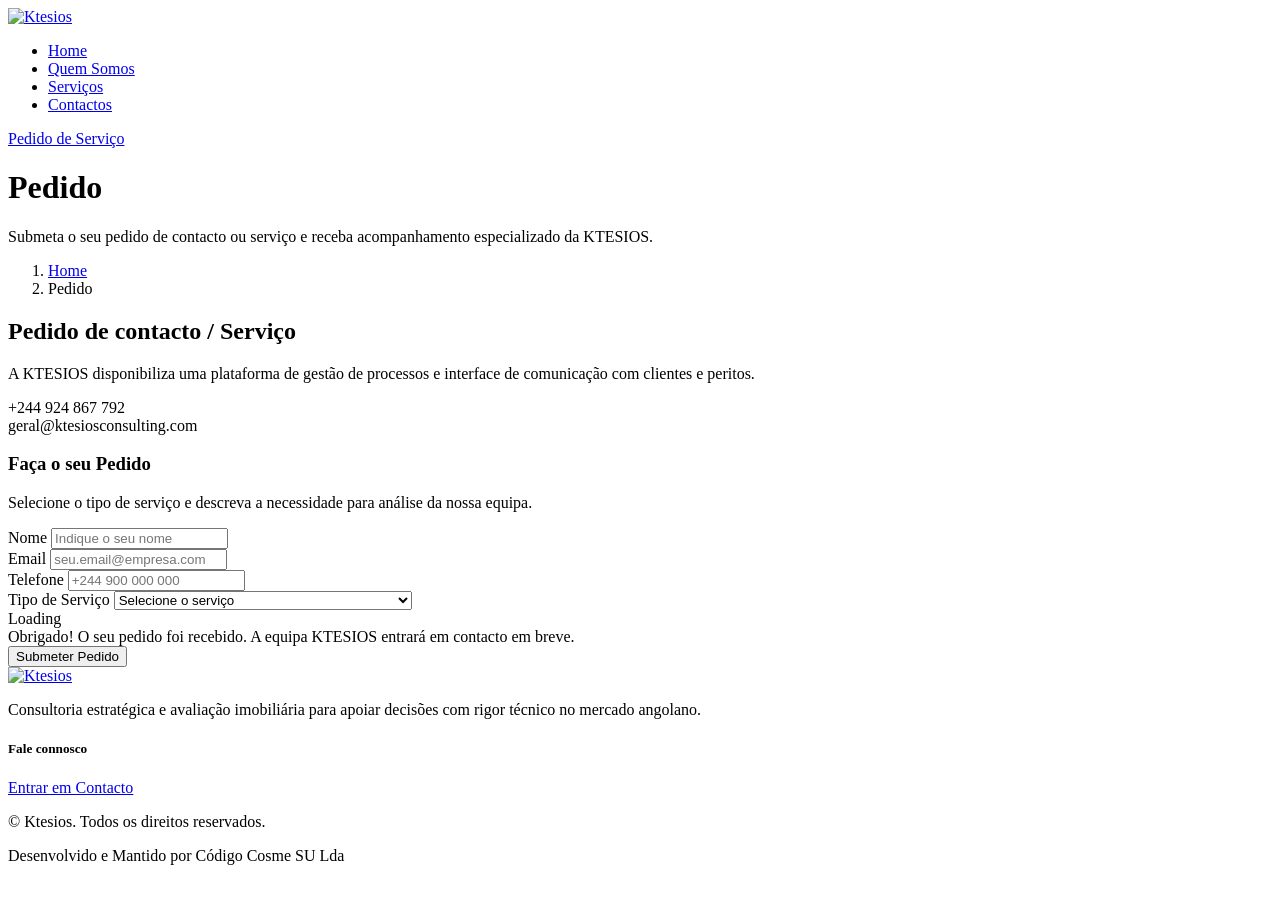
==== quote.html @ 8e845e49 "Add files via upload" ====
<!DOCTYPE html>
<html lang="en">

<head>
  <meta charset="utf-8">
  <meta content="width=device-width, initial-scale=1.0" name="viewport">
  <title>Pedido - Ktesios - Consultoria e Avaliação Imobiliária</title>
  <meta name="description" content="">
  <meta name="keywords" content="">

  <!-- Favicons -->
  <link href="assets/img/favicon.png" rel="icon">
  <link href="assets/img/apple-touch-icon.png" rel="apple-touch-icon">

  <!-- Fonts -->
  <link href="https://fonts.googleapis.com" rel="preconnect">
  <link href="https://fonts.gstatic.com" rel="preconnect" crossorigin>
  <link href="https://fonts.googleapis.com/css2?family=Roboto:ital,wght@0,100;0,300;0,400;0,500;0,700;0,900;1,100;1,300;1,400;1,500;1,700;1,900&family=Poppins:ital,wght@0,100;0,200;0,300;0,400;0,500;0,600;0,700;0,800;0,900;1,100;1,200;1,300;1,400;1,500;1,600;1,700;1,800;1,900&family=Raleway:ital,wght@0,100;0,200;0,300;0,400;0,500;0,600;0,700;0,800;0,900;1,100;1,200;1,300;1,400;1,500;1,600;1,700;1,800;1,900&display=swap" rel="stylesheet">

  <!-- Vendor CSS Files -->
  <link href="assets/vendor/bootstrap/css/bootstrap.min.css" rel="stylesheet">
  <link href="assets/vendor/bootstrap-icons/bootstrap-icons.css" rel="stylesheet">
  <link href="assets/vendor/aos/aos.css" rel="stylesheet">
  <link href="assets/vendor/glightbox/css/glightbox.min.css" rel="stylesheet">
  <link href="assets/vendor/swiper/swiper-bundle.min.css" rel="stylesheet">

  <!-- Main CSS File -->
  <link href="assets/css/main.css" rel="stylesheet">

  <!-- =======================================================
  * Template Name: Ktesios Website
  * Template URL: https://bootstrapmade.com/iconstruction-bootstrap-construction-template/
  * Updated: Jul 27 2025 with Bootstrap v5.3.7
  * Author: BootstrapMade.com
  * License: https://bootstrapmade.com/license/
  ======================================================== -->
</head>

<body class="quote-page">

  <header id="header" class="header d-flex align-items-center fixed-top">
    <div class="container-fluid container-xl position-relative d-flex align-items-center">

      <a href="index.html" class="logo d-flex align-items-center me-auto">
        <img src="assets/img/logo_light.png" alt="Ktesios">
      </a>

      <nav id="navmenu" class="navmenu">
        <ul>
          <li><a href="index.html">Home</a></li>
          <li><a href="about.html">Quem Somos</a></li>
          <li><a href="services.html">Serviços</a></li>
          
          
         
          <li><a href="contact.html">Contactos</a></li>
        </ul>
        <i class="mobile-nav-toggle d-xl-none bi bi-list"></i>
      </nav>

      <a class="btn-getstarted d-none d-sm-block" href="quote.html">Pedido de Serviço</a>

    </div>
  </header>

  <main class="main">

    <!-- Page Title -->
    <div class="page-title dark-background" data-aos="fade" style="background-image: url(assets/img/construction/showcase-2.webp);">
      <div class="container position-relative">
        <h1>Pedido</h1>
        <p>Submeta o seu pedido de contacto ou serviço e receba acompanhamento especializado da KTESIOS.</p>
        <nav class="breadcrumbs">
          <ol>
            <li><a href="index.html">Home</a></li>
            <li class="current">Pedido</li>
          </ol>
        </nav>
      </div>
    </div><!-- End Page Title -->

    <!-- Pedido Section -->
    <section id="quote" class="quote section">

      <div class="container" data-aos="fade-up" data-aos-delay="100">

        <div class="row justify-content-center">
          <div class="col-lg-11">
            <div class="quote-container">
              <div class="row">
                <div class="col-lg-5" data-aos="fade-right" data-aos-delay="200">
                  <div class="quote-content">
                    <h2>Pedido de contacto / Serviço</h2>
                    <p>A KTESIOS disponibiliza uma plataforma de gestão de processos e interface de comunicação com clientes e peritos.</p>

                    

                    <div class="contact-info">
                      <div class="contact-detail">
                        <i class="bi bi-telephone-fill"></i>
                        <span>+244 924 867 792</span>
                      </div>
                      <div class="contact-detail">
                        <i class="bi bi-envelope-fill"></i>
                        <span>geral@ktesiosconsulting.com</span>
                      </div>
                    </div>
                  </div>
                </div>

                <div class="col-lg-7" data-aos="fade-left" data-aos-delay="300">
                  <div class="quote-form">
                    <div class="form-intro">
                      <h3>Faça o seu Pedido</h3>
                      <p>Selecione o tipo de serviço e descreva a necessidade para análise da nossa equipa.</p>
                    </div>

                    <form action="forms/quote.php" method="post" class="php-email-form">
                      <div class="form-grid">
                        <div class="form-field">
                          <label for="fullname">Nome</label>
                          <input type="text" name="name" id="fullname" placeholder="Indique o seu nome" required="">
                        </div>

                        <div class="form-field">
                          <label for="email">Email</label>
                          <input type="email" name="email" id="email" placeholder="seu.email@empresa.com" required="">
                        </div>

                        <div class="form-field">
                          <label for="phone">Telefone</label>
                          <input type="tel" name="phone" id="phone" placeholder="+244 900 000 000" required="">
                        </div>

                        <div class="form-field">
                          <label for="project-type">Tipo de Serviço</label>
                          <select name="type" id="project-type" required="">
                            <option value="">Selecione o serviço</option>
                            <option value="custom-home">AVALIAÇÕES – AVALIAÇÃO IMOBILIÁRIA</option>
                            <option value="commercial">CONSULTORIA</option>
                            <option value="renovation">ANÁLISE</option>
                            <option value="addition">DUE DILIGENCE</option>
                            <option value="industrial">INSDUSTRIAL PROJETOS</option>
                            <option value="consultation">FISCALIZAÇÃO E GESTÃO DE PROJECTOS</option>
                          </select>
                        </div>

                        

                        
                      </div>

                      
                      <div class="loading">Loading</div>
                      <div class="error-message"></div>
                      <div class="sent-message">Obrigado! O seu pedido foi recebido. A equipa KTESIOS entrará em contacto em breve.</div>

                      <button type="submit" class="submit-btn">
                        <span>Submeter Pedido</span>
                        <i class="bi bi-arrow-right"></i>
                      </button>
                    </form>
                  </div>
                </div>
              </div>
            </div>
          </div>
        </div>

      </div>

    </section><!-- /Pedido Section -->

  </main>

  <footer id="footer" class="footer dark-background">

    <div class="container">
      <div class="row gy-5">

        <div class="col-lg-4">
          <div class="footer-brand">
            <a href="index.html" class="logo d-flex align-items-center mb-3">
              <img src="assets/img/logo_light.png" alt="Ktesios">
            </a>
            <p class="tagline">Consultoria estratégica e avaliação imobiliária para apoiar decisões com rigor técnico no mercado angolano.</p>

            <div class="social-links mt-4">
              <a href="#" aria-label="Facebook"><i class="bi bi-facebook"></i></a>
              <a href="#" aria-label="Instagram"><i class="bi bi-instagram"></i></a>
              <a href="#" aria-label="LinkedIn"><i class="bi bi-linkedin"></i></a>
             
            </div>
          </div>
        </div>

        <div class="col-lg-6">
          <div class="footer-links-grid">
            
          </div>
        </div>

        <div class="col-lg-2">
          <div class="footer-cta">
            <h5>Fale connosco</h5>
            <a href="contact.html" class="btn btn-outline">Entrar em Contacto</a>
          </div>
        </div>

      </div>
    </div>

    <div class="footer-bottom">
      <div class="container">
        <div class="row">
          <div class="col-12">
            <div class="footer-bottom-content">
              <p class="mb-0">© Ktesios. Todos os direitos reservados.</p>
              <div class="credits">
                <!-- All the links in the footer should remain intact. -->
                <!-- You can delete the links only if you've purchased the pro version. -->
                <!-- Licensing information: https://bootstrapmade.com/license/ -->
                <!-- Purchase the pro version with working PHP/AJAX contact form: [buy-url] -->
                <p class="mb-0"> Desenvolvido e Mantido por Código Cosme SU Lda</p>
              </div>
            </div>
          </div>
        </div>
      </div>
    </div>

  </footer>

  <!-- Scroll Top -->
  <a href="#" id="scroll-top" class="scroll-top d-flex align-items-center justify-content-center"><i class="bi bi-arrow-up-short"></i></a>

  <!-- Preloader -->
  <div id="preloader"></div>

  <!-- Vendor JS Files -->
  <script src="assets/vendor/bootstrap/js/bootstrap.bundle.min.js"></script>
  <script src="assets/vendor/php-email-form/validate.js"></script>
  <script src="assets/vendor/aos/aos.js"></script>
  <script src="assets/vendor/purecounter/purecounter_vanilla.js"></script>
  <script src="assets/vendor/glightbox/js/glightbox.min.js"></script>
  <script src="assets/vendor/swiper/swiper-bundle.min.js"></script>

  <!-- Main JS File -->
  <script src="assets/js/main.js"></script>

</body>

</html>
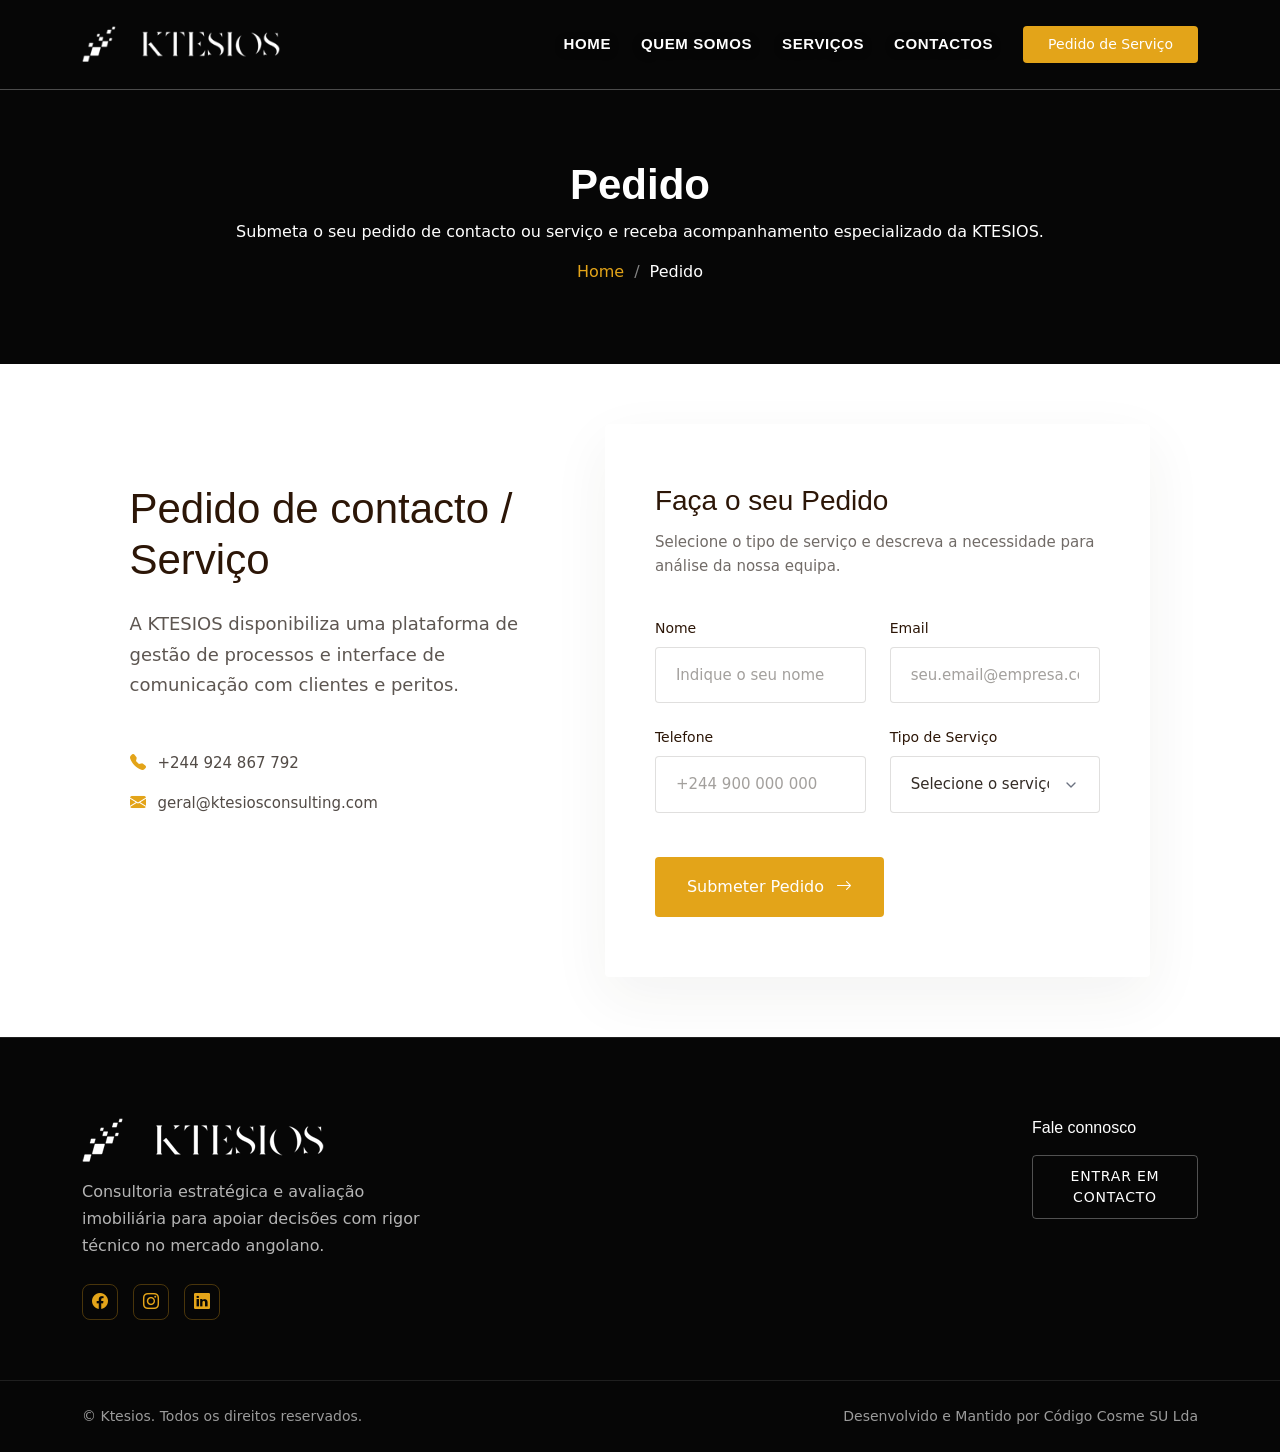
==== commit f158cb91: "Oculta painel de contacto da página Pedido no mobile" ====
--- a/quote.html
+++ b/quote.html
@@ -88,7 +88,7 @@
           <div class="col-lg-11">
             <div class="quote-container">
               <div class="row">
-                <div class="col-lg-5" data-aos="fade-right" data-aos-delay="200">
+                <div class="col-lg-5 quote-contact-panel" data-aos="fade-right" data-aos-delay="200">
                   <div class="quote-content">
                     <h2>Pedido de contacto / Serviço</h2>
                     <p>A KTESIOS disponibiliza uma plataforma de gestão de processos e interface de comunicação com clientes e peritos.</p>
@@ -250,4 +250,4 @@
 
 </body>
 
-</html>+</html>
--- a/assets/css/main.css
+++ b/assets/css/main.css
@@ -0,0 +1,4840 @@
+/**
+* Template Name: iConstruction
+* Template URL: https://bootstrapmade.com/iconstruction-bootstrap-construction-template/
+* Updated: Jul 27 2025 with Bootstrap v5.3.7
+* Author: BootstrapMade.com
+* License: https://bootstrapmade.com/license/
+*/
+
+@charset "UTF-8";
+
+/*--------------------------------------------------------------
+# Font & Color Variables
+# Help: https://bootstrapmade.com/color-system/
+--------------------------------------------------------------*/
+/* Fonts */
+:root {
+   --default-font: "Roboto",  system-ui, -apple-system, "Segoe UI", Roboto, "Helvetica Neue", Arial, "Noto Sans", "Liberation Sans", sans-serif, "Apple Color Emoji", "Segoe UI Emoji", "Segoe UI Symbol", "Noto Color Emoji";
+  --heading-font: "Raleway",  sans-serif;
+  --heading-font: "Athena", sans-serif;
+  --nav-font: "Poppins",  sans-serif;
+}
+
+/* Global Colors - The following color variables are used throughout the website. Updating them here will change the color scheme of the entire website */
+:root { 
+  --background-color: #ffffff; /* Background color for the entire website, including individual sections */
+  --default-color: #342c26; /* Default color used for the majority of the text content across the entire website */
+  --heading-color: #2c1607; /* Color for headings, subheadings and title throughout the website */
+  --accent-color: #e3a419; /* Accent color that represents your brand on the website. It's used for buttons, links, and other elements that need to stand out */
+  --surface-color: #ffffff; /* The surface color is used as a background of boxed elements within sections, such as cards, icon boxes, or other elements that require a visual separation from the global background. */
+  --contrast-color: #ffffff; /* Contrast color for text, ensuring readability against backgrounds of accent, heading, or default colors. */
+}
+
+/* Nav Menu Colors - The following color variables are used specifically for the navigation menu. They are separate from the global colors to allow for more customization options */
+:root {
+  --nav-color: #ffffff;  /* The default color of the main navmenu links */
+  --nav-hover-color: #e3a419; /* Applied to main navmenu links when they are hovered over or active */
+  --nav-mobile-background-color: #ffffff; /* Used as the background color for mobile navigation menu */
+  --nav-dropdown-background-color: #ffffff; /* Used as the background color for dropdown items that appear when hovering over primary navigation items */
+  --nav-dropdown-color: #342c26; /* Used for navigation links of the dropdown items in the navigation menu. */
+  --nav-dropdown-hover-color: #e3a419; /* Similar to --nav-hover-color, this color is applied to dropdown navigation links when they are hovered over. */
+}
+
+/* Color Presets - These classes override global colors when applied to any section or element, providing reuse of the sam color scheme. */
+
+.light-background {
+  --background-color: #f9f7f6;
+  --surface-color: #ffffff;
+}
+
+.dark-background {
+  --background-color: #060606;
+  --default-color: #ffffff;
+  --heading-color: #ffffff;
+  --surface-color: #252525;
+  --contrast-color: #ffffff;
+}
+
+/* Smooth scroll */
+:root {
+  scroll-behavior: smooth;
+}
+
+/*--------------------------------------------------------------
+# General Styling & Shared Classes
+--------------------------------------------------------------*/
+body {
+  color: var(--default-color);
+  background-color: var(--background-color);
+  font-family: var(--default-font);
+}
+
+a {
+  color: var(--accent-color);
+  text-decoration: none;
+  transition: 0.3s;
+}
+
+a:hover {
+  color: color-mix(in srgb, var(--accent-color), transparent 25%);
+  text-decoration: none;
+}
+
+h1,
+h2,
+h3,
+h4,
+h5,
+h6 {
+  color: var(--heading-color);
+  font-family: var(--heading-font);
+}
+
+/* PHP Email Form Messages
+------------------------------*/
+.php-email-form .error-message {
+  display: none;
+  background: #df1529;
+  color: #ffffff;
+  text-align: left;
+  padding: 15px;
+  margin-bottom: 24px;
+  font-weight: 600;
+}
+
+.php-email-form .sent-message {
+  display: none;
+  color: #ffffff;
+  background: #059652;
+  text-align: center;
+  padding: 15px;
+  margin-bottom: 24px;
+  font-weight: 600;
+}
+
+.php-email-form .loading {
+  display: none;
+  background: var(--surface-color);
+  text-align: center;
+  padding: 15px;
+  margin-bottom: 24px;
+}
+
+.php-email-form .loading:before {
+  content: "";
+  display: inline-block;
+  border-radius: 50%;
+  width: 24px;
+  height: 24px;
+  margin: 0 10px -6px 0;
+  border: 3px solid var(--accent-color);
+  border-top-color: var(--surface-color);
+  animation: php-email-form-loading 1s linear infinite;
+}
+
+@keyframes php-email-form-loading {
+  0% {
+    transform: rotate(0deg);
+  }
+
+  100% {
+    transform: rotate(360deg);
+  }
+}
+
+/*--------------------------------------------------------------
+# Global Header
+--------------------------------------------------------------*/
+.header {
+  --background-color: rgba(255, 255, 255, 0);
+  --default-color: #ffffff;
+  --heading-color: #ffffff;
+  color: var(--default-color);
+  background-color: var(--background-color);
+  padding: 15px 0;
+  transition: all 0.5s;
+  z-index: 997;
+   border-bottom: 1px solid color-mix(in srgb, var(--default-color), transparent 72%);
+}
+
+.header .logo {
+  line-height: 1;
+}
+
+.header .logo img {
+  max-height: 36px;
+  margin-right: 8px;
+}
+
+.header .logo h1 {
+  font-size: 30px;
+  margin: 0;
+  font-weight: 700;
+  color: var(--heading-color);
+}
+
+.header .btn-getstarted,
+.header .btn-getstarted:focus {
+  color: var(--contrast-color);
+  background: var(--accent-color);
+  font-size: 14px;
+  padding: 8px 25px;
+  margin: 0 0 0 30px;
+  border-radius: 4px;
+  transition: 0.3s;
+}
+
+.header .btn-getstarted:hover,
+.header .btn-getstarted:focus:hover {
+  color: var(--contrast-color);
+  background: color-mix(in srgb, var(--accent-color), transparent 15%);
+}
+
+@media (max-width: 1200px) {
+  .header .logo {
+    order: 1;
+  }
+
+  .header .btn-getstarted {
+    order: 2;
+    margin: 0 15px 0 0;
+    padding: 6px 15px;
+  }
+
+  .header .navmenu {
+    order: 3;
+  }
+}
+
+.scrolled .header {
+  box-shadow: 0px 0 18px rgba(0, 0, 0, 0.1);
+}
+
+/* Global Header on Scroll
+------------------------------*/
+.scrolled .header {
+  --background-color: rgba(22, 15, 9, 0.915);
+}
+
+/*--------------------------------------------------------------
+# Navigation Menu
+--------------------------------------------------------------*/
+/* Navmenu - Desktop */
+@media (min-width: 1200px) {
+  .navmenu {
+    padding: 0;
+  }
+
+  .navmenu ul {
+    margin: 0;
+    padding: 0;
+    display: flex;
+    list-style: none;
+    align-items: center;
+  }
+
+  .navmenu li {
+    position: relative;
+  }
+
+  .navmenu a,
+  .navmenu a:focus {
+    color: var(--nav-color);
+    padding: 18px 15px;
+    font-size: 15px;
+    font-family: var(--nav-font);
+     font-weight: 700;
+    letter-spacing: 0.04em;
+    text-transform: uppercase;
+    text-shadow: 0 2px 10px rgba(0, 0, 0, 0.45);
+    display: flex;
+    align-items: center;
+    justify-content: space-between;
+    white-space: nowrap;
+      transition: color 0.3s ease, opacity 0.3s ease;
+    position: relative;
+  }
+
+  .navmenu a::after,
+  .navmenu a:focus::after {
+    content: "";
+    position: absolute;
+    left: 15px;
+    right: 15px;
+    bottom: 12px;
+    height: 2px;
+    border-radius: 50px;
+    background: var(--nav-hover-color);
+    transform: scaleX(0);
+    transform-origin: center;
+    transition: transform 0.28s ease;
+  }
+
+  .navmenu a i,
+  .navmenu a:focus i {
+    font-size: 12px;
+    line-height: 0;
+    margin-left: 5px;
+    transition: 0.3s;
+  }
+
+  .navmenu li:last-child a {
+    padding-right: 0;
+  }
+
+  .navmenu li:hover>a,
+  .navmenu .active,
+  .navmenu .active:focus {
+      opacity: 1;
+  }
+
+  .navmenu li:hover>a::after,
+  .navmenu .active::after,
+  .navmenu .active:focus::after {
+    transform: scaleX(1);
+  }
+
+  .navmenu .dropdown ul {
+    margin: 0;
+    padding: 10px 0;
+    background: var(--nav-dropdown-background-color);
+    display: block;
+    position: absolute;
+    visibility: hidden;
+    left: 14px;
+    top: 130%;
+    opacity: 0;
+    transition: 0.3s;
+    border-radius: 4px;
+    z-index: 99;
+    box-shadow: 0px 0px 30px rgba(0, 0, 0, 0.1);
+  }
+
+  .navmenu .dropdown ul li {
+    min-width: 200px;
+  }
+
+  .navmenu .dropdown ul a {
+    padding: 10px 20px;
+    font-size: 15px;
+    text-transform: none;
+    color: var(--nav-dropdown-color);
+  }
+
+  .navmenu .dropdown ul a i {
+    font-size: 12px;
+  }
+
+  .navmenu .dropdown ul a:hover,
+  .navmenu .dropdown ul .active:hover,
+  .navmenu .dropdown ul li:hover>a {
+    color: var(--nav-dropdown-hover-color);
+  }
+
+  .navmenu .dropdown:hover>ul {
+    opacity: 1;
+    top: 100%;
+    visibility: visible;
+  }
+
+  .navmenu .dropdown .dropdown ul {
+    top: 0;
+    left: -90%;
+    visibility: hidden;
+  }
+
+  .navmenu .dropdown .dropdown:hover>ul {
+    opacity: 1;
+    top: 0;
+    left: -100%;
+    visibility: visible;
+  }
+}
+
+/* Navmenu - Mobile */
+@media (max-width: 1199px) {
+  .mobile-nav-toggle {
+    color: var(--nav-color);
+    font-size: 28px;
+    line-height: 0;
+    margin-right: 10px;
+    cursor: pointer;
+    transition: color 0.3s;
+  }
+
+  .navmenu {
+    padding: 0;
+    z-index: 9997;
+  }
+
+  .navmenu ul {
+    display: none;
+    list-style: none;
+    position: absolute;
+    inset: 60px 20px 20px 20px;
+    padding: 10px 0;
+    margin: 0;
+    border-radius: 6px;
+    background-color: var(--nav-mobile-background-color);
+    overflow-y: auto;
+    transition: 0.3s;
+    z-index: 9998;
+    box-shadow: 0px 0px 30px rgba(0, 0, 0, 0.1);
+  }
+
+  .navmenu a,
+  .navmenu a:focus {
+    color: var(--nav-dropdown-color);
+    padding: 10px 20px;
+    font-family: var(--nav-font);
+    font-size: 17px;
+    font-weight: 500;
+    display: flex;
+    align-items: center;
+    justify-content: space-between;
+    white-space: nowrap;
+    transition: 0.3s;
+  }
+
+  .navmenu a i,
+  .navmenu a:focus i {
+    font-size: 12px;
+    line-height: 0;
+    margin-left: 5px;
+    width: 30px;
+    height: 30px;
+    display: flex;
+    align-items: center;
+    justify-content: center;
+    border-radius: 50%;
+    transition: 0.3s;
+    background-color: color-mix(in srgb, var(--accent-color), transparent 90%);
+  }
+
+  .navmenu a i:hover,
+  .navmenu a:focus i:hover {
+    background-color: var(--accent-color);
+    color: var(--contrast-color);
+  }
+
+  .navmenu a:hover,
+  .navmenu .active,
+  .navmenu .active:focus {
+    color: var(--nav-dropdown-hover-color);
+  }
+
+  .navmenu .active i,
+  .navmenu .active:focus i {
+    background-color: var(--accent-color);
+    color: var(--contrast-color);
+    transform: rotate(180deg);
+  }
+
+  .navmenu .dropdown ul {
+    position: static;
+    display: none;
+    z-index: 99;
+    padding: 10px 0;
+    margin: 10px 20px;
+    background-color: var(--nav-dropdown-background-color);
+    border: 1px solid color-mix(in srgb, var(--default-color), transparent 90%);
+    box-shadow: none;
+    transition: all 0.5s ease-in-out;
+  }
+
+  .navmenu .dropdown ul ul {
+    background-color: rgba(33, 37, 41, 0.1);
+  }
+
+  .navmenu .dropdown>.dropdown-active {
+    display: block;
+    background-color: rgba(33, 37, 41, 0.03);
+  }
+
+  .mobile-nav-active {
+    overflow: hidden;
+  }
+
+  .mobile-nav-active .mobile-nav-toggle {
+    color: #fff;
+    position: absolute;
+    font-size: 32px;
+    top: 15px;
+    right: 15px;
+    margin-right: 0;
+    z-index: 9999;
+  }
+
+  .mobile-nav-active .navmenu {
+    position: fixed;
+    overflow: hidden;
+    inset: 0;
+    background: rgba(33, 37, 41, 0.8);
+    transition: 0.3s;
+  }
+
+  .mobile-nav-active .navmenu>ul {
+    display: block;
+  }
+}
+
+/*--------------------------------------------------------------
+# Global Footer
+--------------------------------------------------------------*/
+.footer {
+  color: var(--default-color);
+  background: var(--background-color);
+  font-size: 15px;
+  padding: 80px 0 0;
+  position: relative;
+  border-top: 1px solid color-mix(in srgb, var(--default-color), transparent 90%);
+}
+
+.footer .footer-brand h1,
+.footer .footer-brand .logo {
+  margin: 0;
+  line-height: 1;
+  font-weight: 300;
+}
+
+.footer .footer-brand h1 .sitename,
+.footer .footer-brand .logo .sitename {
+  font-family: var(--heading-font);
+  font-size: 15px;
+  letter-spacing: 0.8px;
+  color: var(--heading-color);
+}
+
+.footer .footer-brand .tagline {
+  color: color-mix(in srgb, var(--default-color), transparent 30%);
+  font-size: 16px;
+  line-height: 1.7;
+  font-weight: 300;
+  margin: 12px 0 0;
+}
+
+.footer .social-links {
+  display: flex;
+  gap: 15px;
+  margin-top: 20px;
+}
+
+.footer .social-links a {
+  display: flex;
+  align-items: center;
+  justify-content: center;
+  width: 36px;
+  height: 36px;
+  border-radius: 8px;
+  background-color: transparent;
+  color: #e3a419;
+  transition: all 0.3s ease;
+  text-decoration: none;
+  border: 1px solid color-mix(in srgb, #e3a419, transparent 70%);
+}
+
+.footer .social-links a:hover {
+  background-color: color-mix(in srgb, #e3a419, transparent 88%);
+  color: #e3a419;
+  transform: translateY(-3px);
+   border-color: #e3a419;
+}
+
+.footer .social-links a i {
+  font-size: 16px;
+}
+
+.footer .footer-links-grid h5 {
+  color: var(--heading-color);
+  font-size: 16px;
+  font-weight: 500;
+  margin-bottom: 20px;
+  font-family: var(--heading-font);
+  letter-spacing: 0.5px;
+}
+
+.footer .footer-links-grid ul {
+  list-style: none;
+  padding: 0;
+  margin: 0;
+}
+
+.footer .footer-links-grid ul li {
+  margin-bottom: 12px;
+}
+
+.footer .footer-links-grid ul li a {
+  color: color-mix(in srgb, var(--default-color), transparent 25%);
+  text-decoration: none;
+  font-size: 15px;
+  font-weight: 300;
+  transition: all 0.3s ease;
+  position: relative;
+  padding-left: 10px;
+}
+
+.footer .footer-links-grid ul li a::before {
+  content: "→";
+  position: absolute;
+  left: 0;
+  opacity: 0;
+  transition: all 0.3s ease;
+  color: var(--accent-color);
+}
+
+.footer .footer-links-grid ul li a:hover {
+  color: var(--accent-color);
+  padding-left: 16px;
+}
+
+.footer .footer-links-grid ul li a:hover::before {
+  opacity: 1;
+}
+
+.footer .footer-cta h5 {
+  color: var(--heading-color);
+  font-size: 16px;
+  font-weight: 500;
+  margin-bottom: 18px;
+  font-family: var(--heading-font);
+}
+
+.footer .footer-cta .btn-outline {
+  background: transparent;
+  color: var(--heading-color);
+  border: 1px solid color-mix(in srgb, var(--default-color), transparent 70%);
+  padding: 10px 24px;
+  font-size: 14px;
+  font-weight: 500;
+  border-radius: 4px;
+  transition: all 0.3s ease;
+  text-transform: uppercase;
+  letter-spacing: 0.8px;
+}
+
+.footer .footer-cta .btn-outline:hover {
+  background: var(--accent-color);
+  color: var(--contrast-color);
+  border-color: var(--accent-color);
+  transform: translateY(-2px);
+}
+
+.footer .footer-bottom {
+  margin-top: 60px;
+  padding: 25px 0;
+  border-top: 1px solid color-mix(in srgb, var(--default-color), transparent 90%);
+}
+
+.footer .footer-bottom .footer-bottom-content {
+  display: flex;
+  justify-content: space-between;
+  align-items: center;
+}
+
+@media (max-width: 768px) {
+  .footer .footer-bottom .footer-bottom-content {
+    flex-direction: column;
+    gap: 15px;
+    text-align: center;
+  }
+}
+
+.footer .footer-bottom .footer-bottom-content p {
+  margin: 0;
+  color: color-mix(in srgb, var(--default-color), transparent 40%);
+  font-size: 14px;
+  font-weight: 300;
+}
+
+.footer .footer-bottom .footer-bottom-content p .sitename {
+  color: var(--heading-color);
+  font-weight: 500;
+}
+
+.footer .footer-bottom .footer-bottom-content .credits {
+  font-size: 13px;
+  color: color-mix(in srgb, var(--default-color), transparent 50%);
+}
+
+.footer .footer-bottom .footer-bottom-content .credits a {
+  color: var(--accent-color);
+  text-decoration: none;
+  font-weight: 400;
+}
+
+.footer .footer-bottom .footer-bottom-content .credits a:hover {
+  text-decoration: underline;
+}
+
+@media (max-width: 991px) {
+  .footer .footer-links-grid {
+    margin-bottom: 30px;
+  }
+
+  .footer .footer-cta {
+    text-align: center;
+  }
+}
+
+@media (max-width: 768px) {
+  .footer {
+    padding: 60px 0 0;
+  }
+
+  .footer .row {
+    text-align: center;
+  }
+    .footer .footer-brand .logo {
+    justify-content: center;
+  }
+
+  .footer .social-links {
+    justify-content: center;
+  }
+
+
+  .footer .footer-brand,
+  .footer .footer-links-grid,
+  .footer .footer-cta {
+    margin-bottom: 40px;
+  }
+
+  .footer .footer-links-grid .col-6 {
+    margin-bottom: 30px;
+  }
+
+  .footer .footer-links-grid h5 {
+    text-align: left;
+  }
+
+  .footer .footer-links-grid ul {
+    text-align: left;
+    display: inline-block;
+  }
+}
+
+/*--------------------------------------------------------------
+# Preloader
+--------------------------------------------------------------*/
+#preloader {
+  position: fixed;
+  inset: 0;
+  z-index: 999999;
+  overflow: hidden;
+  background: radial-gradient(circle at center, color-mix(in srgb, var(--accent-color), #ffffff 88%) 0%, var(--background-color) 65%);
+  transition: all 0.6s ease-out;
+}
+
+#preloader:before,
+#preloader:after {
+  content: "";
+  position: fixed;
+  top: 50%;
+  left: 50%;
+  border-radius: 50%;
+  transform: translate(-50%, -50%);
+}
+
+#preloader:before {
+  width: 80px;
+  height: 80px;
+  border: 6px solid color-mix(in srgb, var(--accent-color), transparent 75%);
+  border-top-color: var(--accent-color);
+  animation: animate-preloader 0.95s linear infinite;
+}
+
+#preloader:after {
+  width: 30px;
+  height: 30px;
+  background: var(--accent-color);
+  box-shadow: 0 0 0 0 color-mix(in srgb, var(--accent-color), transparent 45%);
+  animation: preloader-pulse 1.4s ease-out infinite;
+}
+
+@keyframes animate-preloader {
+  100% {
+    transform: translate(-50%, -50%) rotate(360deg);
+  }
+}
+
+@keyframes preloader-pulse {
+  0% {
+    box-shadow: 0 0 0 0 color-mix(in srgb, var(--accent-color), transparent 35%);
+    opacity: 1;
+  }
+
+  100% {
+    box-shadow: 0 0 0 28px transparent;
+    opacity: 0.2;
+  }
+}
+
+/*--------------------------------------------------------------
+# Scroll Top Button
+--------------------------------------------------------------*/
+.scroll-top {
+  position: fixed;
+  visibility: hidden;
+  opacity: 0;
+  right: 18px;
+  bottom: 18px;
+  z-index: 99999;
+  background-color: var(--accent-color);
+  width: 46px;
+  height: 46px;
+  border-radius: 50%;
+  transition: all 0.4s;
+  box-shadow: 0 10px 24px color-mix(in srgb, var(--accent-color), transparent 55%);
+}
+
+.scroll-top i {
+  font-size: 24px;
+  color: var(--contrast-color);
+  line-height: 0;
+}
+
+.scroll-top:hover {
+  background-color: color-mix(in srgb, var(--accent-color), transparent 20%);
+  color: var(--contrast-color);
+}
+
+.scroll-top.active {
+  visibility: visible;
+  opacity: 1;
+  animation: float-up-down 1.8s ease-in-out infinite;
+}
+
+@keyframes float-up-down {
+  0%,
+  100% {
+    transform: translateY(0);
+  }
+
+  50% {
+    transform: translateY(-6px);
+  }
+}
+
+/*--------------------------------------------------------------
+# Disable aos animation delay on mobile devices
+--------------------------------------------------------------*/
+@media screen and (max-width: 768px) {
+  [data-aos-delay] {
+    transition-delay: 0 !important;
+  }
+}
+
+/*--------------------------------------------------------------
+# Global Page Titles & Breadcrumbs
+--------------------------------------------------------------*/
+.page-title {
+  color: var(--default-color);
+  background-color: var(--background-color);
+  background-size: cover;
+  background-position: center;
+  background-repeat: no-repeat;
+  padding: 160px 0 80px 0;
+  text-align: center;
+  position: relative;
+}
+
+.page-title:before {
+  content: "";
+  background-color: color-mix(in srgb, var(--background-color), transparent 30%);
+  position: absolute;
+  inset: 0;
+}
+
+.page-title h1 {
+  font-size: 42px;
+  font-weight: 700;
+  margin-bottom: 10px;
+}
+
+.page-title .breadcrumbs ol {
+  display: flex;
+  flex-wrap: wrap;
+  list-style: none;
+  justify-content: center;
+  padding: 0;
+  margin: 0;
+  font-size: 16px;
+  font-weight: 400;
+}
+
+.page-title .breadcrumbs ol li+li {
+  padding-left: 10px;
+}
+
+.page-title .breadcrumbs ol li+li::before {
+  content: "/";
+  display: inline-block;
+  padding-right: 10px;
+  color: color-mix(in srgb, var(--default-color), transparent 50%);
+}
+
+/*--------------------------------------------------------------
+# Global Sections
+--------------------------------------------------------------*/
+section,
+.section {
+  color: var(--default-color);
+  background-color: var(--background-color);
+  padding: 60px 0;
+  scroll-margin-top: 90px;
+  overflow: clip;
+}
+
+@media (max-width: 1199px) {
+
+  section,
+  .section {
+    scroll-margin-top: 66px;
+  }
+}
+
+/*--------------------------------------------------------------
+# Global Section Titles
+--------------------------------------------------------------*/
+.section-title {
+  text-align: center;
+  padding-bottom: 60px;
+  position: relative;
+}
+
+.section-title h2 {
+  font-size: 32px;
+  font-weight: 400;
+  margin-bottom: 20px;
+  padding-bottom: 20px;
+  position: relative;
+}
+
+.section-title h2:before {
+  content: "";
+  position: absolute;
+  display: block;
+  width: 160px;
+  height: 1px;
+  background: color-mix(in srgb, var(--default-color), transparent 60%);
+  left: 0;
+  right: 0;
+  bottom: 1px;
+  margin: auto;
+}
+
+.section-title h2::after {
+  content: "";
+  position: absolute;
+  display: block;
+  width: 60px;
+  height: 3px;
+  background: var(--accent-color);
+  left: 0;
+  right: 0;
+  bottom: 0;
+  margin: auto;
+}
+
+.section-title p {
+  margin-bottom: 0;
+}
+
+/*--------------------------------------------------------------
+# Hero Section
+--------------------------------------------------------------*/
+.hero {
+  padding-top: 120px;
+  position: relative;
+  min-height: 100vh;
+  display: flex;
+  align-items: center;
+  overflow: hidden;
+  padding-bottom: 80px;
+}
+
+.hero .hero-image-container {
+  position: absolute;
+  top: 0;
+  left: 0;
+  width: 100%;
+  height: 100%;
+  z-index: 1;
+}
+
+.hero .hero-image-container {
+  background-image: url("../img/construction/marginal.jpg");
+  background-size: cover;
+  background-position: center;
+  background-repeat: no-repeat;
+  background-attachment: fixed;
+}
+
+@media (max-width: 991px) {
+  .hero .hero-image-container {
+    background-attachment: scroll;
+  }
+}
+
+.hero .hero-overlay {
+  position: absolute;
+  top: 0;
+  left: 0;
+  width: 100%;
+  height: 100%;
+  background: color-mix(in srgb, #0000, transparent 20%);
+  z-index: 2;
+}
+
+.hero .container {
+  position: relative;
+  z-index: 1;
+}
+
+
+.hero .hero-content .hero-brand {
+  margin-bottom: 1.75rem;
+}
+
+.hero .hero-content .hero-brand img {
+  width: 340px;
+  max-width: 40vw;
+  height: auto;
+}
+
+@media (max-width: 576px) {
+  .hero .hero-content .hero-brand img {
+    width: 200px;
+  }
+}
+.hero .hero-content h1 {
+  font-size: 3.5rem;
+  font-weight: 600;
+  margin-bottom: 1.5rem;
+  line-height: 1.2;
+}
+
+@media (max-width: 768px) {
+  .hero .hero-content h1 {
+    font-size: 2.5rem;
+  }
+}
+
+@media (max-width: 576px) {
+  .hero .hero-content h1 {
+    font-size: 2rem;
+  }
+}
+
+.hero .hero-content p {
+  font-size: 1.2rem;
+  margin-bottom: 2.5rem;
+  line-height: 1.6;
+  max-width: 700px;
+  margin-left: auto;
+  margin-right: auto;
+}
+
+@media (max-width: 768px) {
+  .hero .hero-content p {
+    font-size: 1.1rem;
+  }
+}
+
+.hero .hero-content .hero-actions {
+  margin-bottom: 4rem;
+}
+
+.hero .hero-content .hero-actions .btn {
+  padding: 15px 30px;
+  font-size: 1rem;
+  font-weight: 500;
+  text-transform: uppercase;
+  letter-spacing: 1px;
+  border-radius: 6px;
+  margin: 0 10px;
+  transition: all 0.3s ease;
+}
+
+@media (max-width: 576px) {
+  .hero .hero-content .hero-actions .btn {
+    display: block;
+    margin: 10px auto;
+    width: fit-content;
+  }
+}
+
+.hero .hero-content .hero-actions .btn-primary {
+  background-color: var(--accent-color);
+  border-color: var(--accent-color);
+  color: var(--contrast-color);
+}
+
+.hero .hero-content .hero-actions .btn-primary:hover {
+  background-color: color-mix(in srgb, var(--accent-color), black 15%);
+  border-color: color-mix(in srgb, var(--accent-color), black 15%);
+  transform: translateY(-2px);
+}
+
+.hero .hero-content .hero-actions .btn-secondary {
+  background-color: transparent;
+  border: 2px solid color-mix(in srgb, var(--default-color), transparent 50%);
+  color: var(--default-color);
+}
+
+.hero .hero-content .hero-actions .btn-secondary:hover {
+  color: var(--accent-color);
+  border-color: var(--accent-color);
+  transform: translateY(-2px);
+}
+
+.hero .hero-content .hero-stats {
+  background-color: color-mix(in srgb, var(--background-color), transparent 90%);
+  backdrop-filter: blur(5px);
+  border-radius: 15px;
+  padding: 2rem;
+  border: 1px solid color-mix(in srgb, var(--default-color), transparent 90%);
+}
+
+.hero .hero-content .hero-stats .stat-item {
+  text-align: center;
+  padding: 1rem;
+}
+
+.hero .hero-content .hero-stats .stat-item .stat-number {
+  display: block;
+  font-size: 2.5rem;
+  font-weight: 600;
+  margin-bottom: 0.5rem;
+}
+
+.hero .hero-content .hero-stats .stat-item .stat-label {
+  font-size: 0.9rem;
+  color: color-mix(in srgb, var(--default-color), transparent 30%);
+  text-transform: uppercase;
+  letter-spacing: 1px;
+  font-weight: 500;
+}
+
+@media (max-width: 768px) {
+  .hero .hero-content .hero-stats .stat-item {
+    margin-bottom: 1.5rem;
+  }
+
+  .hero .hero-content .hero-stats .stat-item:last-child {
+    margin-bottom: 0;
+  }
+}
+
+.hero .hero-content .hero-highlights {
+  display: grid;
+  grid-template-columns: repeat(3, minmax(0, 1fr));
+  gap: 14px;
+}
+
+.hero .hero-content .hero-highlights .highlight-item {
+  background: color-mix(in srgb, var(--background-color), transparent 86%);
+  border: 1px solid color-mix(in srgb, var(--default-color), transparent 82%);
+  border-radius: 14px;
+  padding: 14px;
+  text-align: left;
+  backdrop-filter: blur(3px);
+}
+
+.hero .hero-content .hero-highlights .highlight-item i {
+  color: var(--accent-color);
+  margin-right: 8px;
+}
+
+.hero .hero-content .hero-highlights .highlight-item span {
+  font-size: 0.95rem;
+  line-height: 1.5;
+}
+
+@media (max-width: 991px) {
+  .hero .hero-content .hero-highlights {
+    grid-template-columns: 1fr;
+  }
+}
+
+.service-request-modal .modal-dialog {
+  max-width: 1280px;
+}
+
+.service-request-modal .modal-content {
+  border: 0;
+  border-radius: 0;
+  background: #f5f5f5;
+  box-shadow: none;
+}
+
+.service-request-modal .modal-header {
+  border: 0;
+  padding: 0;
+  min-height: 0;
+}
+
+.service-request-modal .modal-title {
+  position: absolute;
+  width: 1px;
+  height: 1px;
+  overflow: hidden;
+  clip: rect(0 0 0 0);
+  clip-path: inset(50%);
+  white-space: nowrap;
+}
+
+.service-request-modal .btn-close {
+  position: absolute;
+  top: 18px;
+  right: 18px;
+  width: 38px;
+  height: 38px;
+  border-radius: 50%;
+  background-color: #fff;
+  box-shadow: 0 2px 8px rgba(0, 0, 0, 0.12);
+  opacity: 1;
+  z-index: 5;
+}
+
+.service-request-modal .modal-body.quote {
+  padding: 46px 40px;
+  background: #f5f5f5;
+}
+
+.service-request-modal .modal-quote-container {
+  background: transparent;
+}
+
+.service-request-modal .quote-content {
+  padding-top: 22px;
+}
+
+.service-request-modal .quote-content h2 {
+  font-size: 42px;
+  line-height: 1.25;
+  font-weight: 400;
+  color: #2c1200;
+  margin-bottom: 28px;
+}
+
+.service-request-modal .quote-content p {
+  font-size: 19px;
+  line-height: 1.65;
+  color: #4d5968;
+  max-width: 470px;
+  margin-bottom: 46px;
+}
+
+.service-request-modal .quote-content .contact-detail {
+  display: flex;
+  align-items: center;
+  gap: 14px;
+  margin-bottom: 18px;
+  color: #3d4754;
+  font-size: 17px;
+}
+
+.service-request-modal .quote-content .contact-detail i {
+  color: #d89b10;
+  font-size: 20px;
+  width: 18px;
+  text-align: center;
+  flex-shrink: 0;
+}
+
+.service-request-modal .quote-form {
+  background: #f8f8f8;
+  padding: 46px 50px 60px;
+  border-radius: 2px;
+  border: 1px solid #f0f0f0;
+}
+
+.service-request-modal .quote-form .form-intro h3 {
+  font-size: 32px;
+  font-weight: 400;
+  color: #2c1200;
+  margin-bottom: 14px;
+}
+
+.service-request-modal .quote-form .form-intro p {
+  font-size: 16px;
+  line-height: 1.75;
+  color: #5f6875;
+  max-width: 610px;
+  margin-bottom: 38px;
+}
+
+.service-request-modal .php-email-form .form-grid {
+  display: grid;
+  grid-template-columns: 1fr 1fr;
+  gap: 26px 24px;
+}
+
+.service-request-modal .php-email-form .form-field label {
+  display: block;
+  font-size: 16px;
+  font-weight: 600;
+  color: #1e1e1e;
+  margin-bottom: 10px;
+}
+
+.service-request-modal .php-email-form input[type=text],
+.service-request-modal .php-email-form input[type=email],
+.service-request-modal .php-email-form input[type=tel],
+.service-request-modal .php-email-form select {
+  width: 100%;
+  height: 56px;
+  border: 1px solid #d9d9d9;
+  background: #fff;
+  border-radius: 0;
+  padding: 0 20px;
+  font-size: 16px;
+  color: #333;
+  outline: none;
+}
+
+.service-request-modal .php-email-form input::placeholder {
+  color: #a2a2a2;
+}
+
+.service-request-modal .php-email-form .submit-btn {
+  min-width: 215px;
+  height: 60px;
+  border: none;
+  background: #de9f12;
+  color: #fff;
+  font-size: 18px;
+  font-weight: 700;
+  cursor: pointer;
+  padding: 0 32px;
+  margin-top: 42px;
+  border-radius: 0;
+}
+
+.service-request-modal .php-email-form .submit-btn:hover {
+  background: #c98e0f;
+}
+
+.service-request-modal .php-email-form .submit-btn i {
+  margin-left: 12px;
+  font-size: 22px;
+}
+
+@media (max-width: 1024px) {
+  .service-request-modal .quote-content p {
+    max-width: 100%;
+  }
+}
+
+@media (max-width: 992px) {
+  .service-request-modal .modal-dialog {
+    margin: 0;
+    max-width: 100%;
+    min-height: 100vh;
+  }
+
+  .service-request-modal .modal-content {
+    min-height: 100vh;
+  }
+
+  .service-request-modal .modal-body.quote {
+    padding: 28px 20px;
+  }
+
+  .service-request-modal .modal-contact-panel {
+    display: none;
+  }
+
+  .service-request-modal .quote-form {
+    padding: 30px 18px 36px;
+  }
+
+  .service-request-modal .quote-content h2 {
+    font-size: 34px;
+  }
+
+  .service-request-modal .quote-form .form-intro h3 {
+    font-size: 28px;
+  }
+}
+
+@media (max-width: 768px) {
+  .service-request-modal .btn-close {
+    top: 12px;
+    right: 12px;
+  }
+
+  .service-request-modal .php-email-form .form-grid {
+    grid-template-columns: 1fr;
+    gap: 18px;
+  }
+
+  .service-request-modal .quote-form .form-intro h3 {
+    font-size: 26px;
+  }
+
+  .service-request-modal .quote-form .form-intro p {
+    margin-bottom: 24px;
+  }
+
+  .service-request-modal .php-email-form .submit-btn {
+    width: 100%;
+    min-width: 0;
+    margin-top: 28px;
+  }
+}
+
+/*--------------------------------------------------------------
+# About Section
+--------------------------------------------------------------*/
+.about {
+  background-color: color-mix(in srgb, var(--background-color), var(--surface-color) 40%);
+}
+
+.about .content .section-heading {
+  font-size: 2.5rem;
+  font-weight: 300;
+  line-height: 1.2;
+  color: var(--heading-color);
+  letter-spacing: -0.02em;
+}
+
+@media (max-width: 768px) {
+  .about .content .section-heading {
+    font-size: 2rem;
+  }
+}
+
+.about .content .lead-text {
+  font-size: 1.25rem;
+  font-weight: 300;
+  line-height: 1.7;
+  color: var(--default-color);
+}
+
+.about .content .description-text {
+  font-size: 1rem;
+  line-height: 1.8;
+  color: color-mix(in srgb, var(--default-color), transparent 20%);
+}
+
+.about .stats-grid {
+  display: grid;
+  grid-template-columns: repeat(3, 1fr);
+  gap: 2rem;
+  margin-bottom: 3rem;
+}
+
+@media (max-width: 576px) {
+  .about .stats-grid {
+    grid-template-columns: 1fr;
+    gap: 1.5rem;
+    text-align: center;
+  }
+}
+
+.about .stats-grid .stat-item .stat-number {
+  font-size: 2.5rem;
+  font-weight: 200;
+  color: var(--accent-color);
+  line-height: 1;
+  margin-bottom: 0.5rem;
+}
+
+.about .stats-grid .stat-item .stat-label {
+  font-size: 0.9rem;
+  font-weight: 400;
+  color: var(--heading-color);
+  text-transform: uppercase;
+  letter-spacing: 0.05em;
+}
+
+.about .cta-section .cta-link {
+  display: inline-flex;
+  align-items: center;
+  color: var(--accent-color);
+  font-weight: 400;
+  font-size: 1.1rem;
+  text-decoration: none;
+  transition: all 0.3s ease;
+}
+
+.about .cta-section .cta-link:hover {
+  color: var(--heading-color);
+  transform: translateX(5px);
+}
+
+.about .cta-section .cta-link i {
+  transition: transform 0.3s ease;
+}
+
+.about .cta-section .cta-link:hover i {
+  transform: translateX(5px);
+}
+
+.about .image-section {
+  position: relative;
+}
+
+.about .image-section .main-image {
+  border-radius: 8px;
+  overflow: hidden;
+  box-shadow: 0 20px 60px color-mix(in srgb, var(--default-color), transparent 85%);
+}
+
+.about .image-section .main-image img {
+  width: 100%;
+  height: auto;
+  transition: transform 0.3s ease;
+}
+
+.about .image-section .main-image:hover img {
+  transform: scale(1.02);
+}
+
+.about .image-section .floating-badge {
+  position: absolute;
+  bottom: -20px;
+  right: -20px;
+  background-color: var(--surface-color);
+  border-radius: 12px;
+  padding: 1.5rem;
+  box-shadow: 0 15px 40px color-mix(in srgb, var(--default-color), transparent 80%);
+}
+
+@media (max-width: 768px) {
+  .about .image-section .floating-badge {
+    bottom: -15px;
+    right: -15px;
+    padding: 1rem;
+  }
+}
+
+.about .image-section .floating-badge .badge-content {
+  display: flex;
+  align-items: center;
+  gap: 1rem;
+}
+
+.about .image-section .floating-badge .badge-content i {
+  font-size: 2rem;
+  color: var(--accent-color);
+}
+
+.about .image-section .floating-badge .badge-content .badge-text .badge-title {
+  display: block;
+  font-weight: 500;
+  color: var(--heading-color);
+  font-size: 1rem;
+  line-height: 1.2;
+}
+
+.about .image-section .floating-badge .badge-content .badge-text .badge-subtitle {
+  display: block;
+  font-size: 0.85rem;
+  color: color-mix(in srgb, var(--default-color), transparent 30%);
+  font-weight: 300;
+}
+
+@media (max-width: 992px) {
+  .about .content {
+    margin-bottom: 3rem;
+  }
+
+  .about .image-section .floating-badge {
+    position: relative;
+    bottom: auto;
+    right: auto;
+    margin-top: 2rem;
+    display: inline-block;
+  }
+}
+
+/*--------------------------------------------------------------
+# Values Section
+--------------------------------------------------------------*/
+.values {
+  background: color-mix(in srgb, var(--background-color), var(--surface-color) 35%);
+}
+
+.values .value-card {
+  background: #ffffff;
+  border: 1px solid color-mix(in srgb, var(--default-color), transparent 88%);
+  border-radius: 18px;
+  padding: 28px 22px;
+  height: 100%;
+  box-shadow: 0 16px 40px rgba(0, 0, 0, 0.07);
+  transition: transform 0.3s ease, box-shadow 0.3s ease;
+}
+
+.values .value-card:hover {
+  transform: translateY(-6px);
+  box-shadow: 0 24px 44px rgba(0, 0, 0, 0.12);
+}
+
+.values .value-icon {
+  width: 52px;
+  height: 52px;
+  border-radius: 50%;
+  display: inline-flex;
+  align-items: center;
+  justify-content: center;
+  font-size: 1.5rem;
+  color: var(--accent-color);
+  background: color-mix(in srgb, var(--accent-color), #fff 85%);
+  margin-bottom: 14px;
+}
+
+.values .value-card h3 {
+  font-size: 1.35rem;
+  margin-bottom: 12px;
+  font-weight: 700;
+  color: var(--heading-color);
+}
+
+.values .value-card p {
+  margin-bottom: 0;
+  line-height: 1.75;
+  color: color-mix(in srgb, var(--default-color), black 12%);
+}
+
+/*--------------------------------------------------------------
+# Services Section
+--------------------------------------------------------------*/
+.services {
+  padding-top: 60px;
+  padding-bottom: 2px;
+}
+
+.services .services-grid {
+  display: grid;
+  grid-template-columns: repeat(auto-fit, minmax(320px, 1fr));
+  gap: 40px;
+  margin-bottom: 80px;
+}
+
+@media (min-width: 992px) {
+  .services .services-grid {
+    grid-template-columns: repeat(3, 1fr);
+    gap: 50px;
+  }
+}
+
+.services .service-item {
+  background: var(--surface-color);
+  padding: 40px 30px;
+  border-radius: 8px;
+  position: relative;
+  overflow: hidden;
+  transition: all 0.4s cubic-bezier(0.25, 0.46, 0.45, 0.94);
+  border: 1px solid color-mix(in srgb, var(--default-color), transparent 92%);
+}
+
+.services .service-item::before {
+  content: "";
+  position: absolute;
+  top: 0;
+  left: 0;
+  width: 100%;
+  height: 3px;
+  background: linear-gradient(90deg, color-mix(in srgb, var(--accent-color), transparent 60%), var(--accent-color));
+  transform: scaleX(0);
+  transform-origin: left;
+  transition: transform 0.4s ease;
+}
+
+.services .service-item:hover {
+  transform: translateY(-5px);
+  box-shadow: 0 20px 60px color-mix(in srgb, var(--default-color), transparent 88%);
+  border-color: color-mix(in srgb, var(--accent-color), transparent 80%);
+}
+
+.services .service-item:hover::before {
+  transform: scaleX(1);
+}
+
+.services .service-item:hover .service-number {
+  color: var(--accent-color);
+  transform: scale(1.1);
+}
+
+.services .service-item:hover .service-icon {
+  transform: scale(1.05);
+  background: var(--accent-color);
+}
+
+.services .service-item:hover .service-icon i {
+  color: var(--contrast-color);
+}
+
+.services .service-item:hover .service-cta {
+  transform: translateX(8px);
+  color: var(--accent-color);
+}
+
+.services .service-item.featured {
+  background: linear-gradient(135deg, var(--surface-color), color-mix(in srgb, var(--surface-color), var(--accent-color) 3%));
+  border-color: var(--accent-color);
+  transform: scale(1.02);
+}
+
+.services .service-item.featured .featured-badge {
+  position: absolute;
+  top: 20px;
+  right: 20px;
+  background: var(--accent-color);
+  color: var(--contrast-color);
+  padding: 6px 14px;
+  border-radius: 20px;
+  font-size: 11px;
+  font-weight: 600;
+  text-transform: uppercase;
+  letter-spacing: 1px;
+}
+
+.services .service-item.featured::before {
+  transform: scaleX(1);
+}
+
+.services .service-item.featured .service-number {
+  color: var(--accent-color);
+}
+
+.services .service-item .service-number {
+  font-size: 14px;
+  font-weight: 300;
+  color: color-mix(in srgb, var(--default-color), transparent 40%);
+  margin-bottom: 20px;
+  transition: all 0.3s ease;
+  letter-spacing: 2px;
+}
+
+.services .service-item .service-icon {
+  width: 60px;
+  height: 60px;
+  background: color-mix(in srgb, var(--accent-color), transparent 90%);
+  border-radius: 50%;
+  display: flex;
+  align-items: center;
+  justify-content: center;
+  margin-bottom: 25px;
+  transition: all 0.3s ease;
+}
+
+.services .service-item .service-icon i {
+  font-size: 24px;
+  color: var(--accent-color);
+  transition: color 0.3s ease;
+}
+
+.services .service-item h3 {
+  font-size: 24px;
+  font-weight: 300;
+  color: var(--heading-color);
+  margin-bottom: 15px;
+  line-height: 1.3;
+}
+
+.services .service-item p {
+  color: color-mix(in srgb, var(--default-color), transparent 25%);
+  line-height: 1.7;
+  margin-bottom: 25px;
+  font-size: 15px;
+}
+
+.services .service-item .service-cta {
+  display: inline-flex;
+  align-items: center;
+  color: color-mix(in srgb, var(--default-color), transparent 20%);
+  text-decoration: none;
+  font-weight: 500;
+  font-size: 14px;
+  transition: all 0.3s ease;
+  letter-spacing: 0.5px;
+}
+
+.services .service-item .service-cta span {
+  margin-right: 8px;
+}
+
+.services .service-item .service-cta i {
+  font-size: 12px;
+  transition: transform 0.3s ease;
+}
+
+.services .service-item .service-cta:hover i {
+  transform: translateX(3px);
+}
+
+.services .services-footer {
+  background: var(--surface-color);
+  padding: 50px;
+  border-radius: 12px;
+  display: flex;
+  align-items: center;
+  justify-content: space-between;
+  border: 1px solid color-mix(in srgb, var(--default-color), transparent 92%);
+}
+
+@media (max-width: 768px) {
+  .services .services-footer {
+    flex-direction: column;
+    text-align: center;
+    gap: 30px;
+    padding: 40px 30px;
+  }
+}
+
+.services .services-footer .footer-content {
+  flex: 1;
+}
+
+.services .services-footer .footer-content h4 {
+  font-size: 28px;
+  font-weight: 300;
+  color: var(--heading-color);
+  margin-bottom: 8px;
+}
+
+.services .services-footer .footer-content p {
+  color: color-mix(in srgb, var(--default-color), transparent 30%);
+  margin: 0;
+  font-size: 16px;
+  line-height: 1.6;
+}
+
+.services .services-footer .primary-cta {
+  background: linear-gradient(135deg, var(--accent-color), color-mix(in srgb, var(--accent-color), var(--heading-color) 10%));
+  color: var(--contrast-color);
+  padding: 18px 35px;
+  border-radius: 6px;
+  text-decoration: none;
+  font-weight: 500;
+  display: inline-flex;
+  align-items: center;
+  transition: all 0.3s ease;
+  box-shadow: 0 8px 25px color-mix(in srgb, var(--accent-color), transparent 70%);
+}
+
+.services .services-footer .primary-cta:hover {
+  transform: translateY(-2px);
+  box-shadow: 0 15px 40px color-mix(in srgb, var(--accent-color), transparent 60%);
+  color: var(--contrast-color);
+}
+
+.services .services-footer .primary-cta i {
+  margin-left: 10px;
+  font-size: 14px;
+  transition: transform 0.3s ease;
+}
+
+.services .services-footer .primary-cta:hover i {
+  transform: translateX(3px);
+}
+
+@media (max-width: 768px) {
+  .services .services-grid {
+    grid-template-columns: 1fr;
+    gap: 30px;
+    margin-bottom: 60px;
+  }
+
+  .services .service-item {
+    padding: 30px 25px;
+  }
+
+  .services .service-item h3 {
+    font-size: 22px;
+  }
+
+  .services .service-item p {
+    font-size: 14px;
+  }
+
+  .services .services-footer .footer-content h4 {
+    font-size: 24px;
+  }
+}
+
+@media (max-width: 576px) {
+  .services .services-grid {
+    gap: 25px;
+  }
+
+  .services .service-item {
+    padding: 25px 20px;
+  }
+
+  .services .service-item .service-icon {
+    width: 50px;
+    height: 50px;
+  }
+
+  .services .service-item .service-icon i {
+    font-size: 20px;
+  }
+
+  .services .services-footer {
+    padding: 30px 20px;
+  }
+
+  .services .services-footer .primary-cta {
+    padding: 15px 25px;
+    font-size: 14px;
+  }
+}
+
+/*--------------------------------------------------------------
+# Services Alt Section
+--------------------------------------------------------------*/
+.services-alt {
+  overflow: hidden;
+}
+
+.services-alt .section-subtitle {
+  font-size: 18px;
+  line-height: 1.7;
+  color: color-mix(in srgb, var(--default-color), transparent 30%);
+  font-weight: 300;
+  margin: 0;
+}
+
+.services-alt .service-item {
+  height: 100%;
+  transition: all 0.4s ease;
+}
+
+.services-alt .service-item .service-visual {
+  position: relative;
+  overflow: hidden;
+  border-radius: 8px;
+  margin-bottom: 32px;
+}
+
+.services-alt .service-item .service-visual img {
+  width: 100%;
+  height: 280px;
+  object-fit: cover;
+  transition: transform 0.4s ease;
+}
+
+.services-alt .service-item .service-content h3 {
+  font-size: 24px;
+  font-weight: 300;
+  margin-bottom: 16px;
+  line-height: 1.4;
+}
+
+.services-alt .service-item .service-content p {
+  font-size: 16px;
+  line-height: 1.7;
+  margin-bottom: 24px;
+  color: color-mix(in srgb, var(--default-color), transparent 25%);
+}
+
+.services-alt .service-item .service-content .service-link {
+  display: inline-flex;
+  align-items: center;
+  gap: 8px;
+  color: var(--heading-color);
+  text-decoration: none;
+  font-weight: 400;
+  font-size: 15px;
+  transition: all 0.3s ease;
+}
+
+.services-alt .service-item .service-content .service-link span {
+  border-bottom: 1px solid transparent;
+  transition: border-color 0.3s ease;
+}
+
+.services-alt .service-item .service-content .service-link i {
+  font-size: 14px;
+  transition: transform 0.3s ease;
+}
+
+.services-alt .service-item .service-content .service-link:hover {
+  color: var(--accent-color);
+}
+
+.services-alt .service-item .service-content .service-link:hover span {
+  border-bottom-color: var(--accent-color);
+}
+
+.services-alt .service-item .service-content .service-link:hover i {
+  transform: translateX(4px);
+}
+
+.services-alt .service-item:hover .service-visual img {
+  transform: scale(1.05);
+}
+
+.services-alt .cta-section {
+  background: linear-gradient(135deg, var(--surface-color) 0%, color-mix(in srgb, var(--surface-color), var(--accent-color) 5%) 100%);
+  padding: 64px 48px;
+  border-radius: 8px;
+  border: 1px solid color-mix(in srgb, var(--default-color), transparent 90%);
+}
+
+.services-alt .cta-section h4 {
+  font-size: 32px;
+  font-weight: 300;
+  margin-bottom: 16px;
+  line-height: 1.3;
+}
+
+.services-alt .cta-section p {
+  font-size: 18px;
+  line-height: 1.7;
+  color: color-mix(in srgb, var(--default-color), transparent 30%);
+  margin-bottom: 32px;
+  max-width: 600px;
+  margin-left: auto;
+  margin-right: auto;
+}
+
+.services-alt .cta-section .btn-primary {
+  display: inline-flex;
+  align-items: center;
+  gap: 12px;
+  background-color: var(--accent-color);
+  color: var(--contrast-color);
+  padding: 16px 32px;
+  border-radius: 6px;
+  text-decoration: none;
+  font-weight: 400;
+  font-size: 16px;
+  transition: all 0.3s ease;
+  border: none;
+}
+
+.services-alt .cta-section .btn-primary i {
+  font-size: 16px;
+  transition: transform 0.3s ease;
+}
+
+.services-alt .cta-section .btn-primary:hover {
+  background-color: color-mix(in srgb, var(--accent-color), black 10%);
+  transform: translateY(-2px);
+  color: var(--contrast-color);
+}
+
+.services-alt .cta-section .btn-primary:hover i {
+  transform: translateX(4px);
+}
+
+@media (max-width: 768px) {
+  .services-alt .cta-section {
+    padding: 48px 32px;
+  }
+
+  .services-alt .cta-section h4 {
+    font-size: 28px;
+  }
+
+  .services-alt .cta-section p {
+    font-size: 16px;
+  }
+}
+
+@media (max-width: 768px) {
+  .services-alt .service-item .service-visual {
+    margin-bottom: 24px;
+  }
+
+  .services-alt .service-item .service-visual img {
+    height: 240px;
+  }
+
+  .services-alt .service-item .service-content h3 {
+    font-size: 22px;
+  }
+
+  .services-alt .service-item .service-content p {
+    font-size: 15px;
+    margin-bottom: 20px;
+  }
+}
+
+/*--------------------------------------------------------------
+# Projects Section
+--------------------------------------------------------------*/
+.projects .project-card {
+  background: var(--surface-color);
+  border-radius: 12px;
+  overflow: hidden;
+  box-shadow: 0 5px 20px color-mix(in srgb, var(--default-color), transparent 90%);
+  transition: all 0.3s ease;
+  height: 100%;
+}
+
+.projects .project-card:hover {
+  transform: translateY(-8px);
+  box-shadow: 0 15px 40px color-mix(in srgb, var(--default-color), transparent 85%);
+}
+
+.projects .project-card:hover .project-overlay {
+  opacity: 1;
+}
+
+.projects .project-image {
+  position: relative;
+  overflow: hidden;
+  height: 250px;
+}
+
+.projects .project-image img {
+  width: 100%;
+  height: 100%;
+  object-fit: cover;
+  transition: transform 0.3s ease;
+}
+
+.projects .project-image:hover img {
+  transform: scale(1.05);
+}
+
+.projects .project-overlay {
+  position: absolute;
+  top: 0;
+  left: 0;
+  right: 0;
+  bottom: 0;
+  background: linear-gradient(to bottom, transparent 0%, color-mix(in srgb, var(--default-color), transparent 10%) 100%);
+  opacity: 0;
+  transition: opacity 0.3s ease;
+  display: flex;
+  flex-direction: column;
+  justify-content: space-between;
+  padding: 20px;
+}
+
+.projects .project-status {
+  align-self: flex-start;
+  padding: 6px 12px;
+  border-radius: 20px;
+  font-size: 12px;
+  font-weight: 600;
+  text-transform: uppercase;
+  letter-spacing: 0.5px;
+}
+
+.projects .project-status.completed {
+  background: color-mix(in srgb, #28a745, transparent 20%);
+  color: #ffffff;
+}
+
+.projects .project-status.in-progress {
+  background: color-mix(in srgb, var(--accent-color), transparent 20%);
+  color: #ffffff;
+}
+
+.projects .project-status.planning {
+  background: color-mix(in srgb, #ffc107, transparent 20%);
+  color: #ffffff;
+}
+
+.projects .project-actions {
+  align-self: center;
+}
+
+.projects .btn-project {
+  background: var(--accent-color);
+  color: var(--contrast-color);
+  padding: 10px 24px;
+  border-radius: 25px;
+  text-decoration: none;
+  font-weight: 600;
+  font-size: 14px;
+  transition: all 0.3s ease;
+  display: inline-block;
+}
+
+.projects .btn-project:hover {
+  background: color-mix(in srgb, var(--accent-color), transparent 20%);
+  color: var(--contrast-color);
+  transform: translateY(-2px);
+}
+
+.projects .project-info {
+  padding: 25px;
+}
+
+.projects .project-category {
+  color: var(--accent-color);
+  font-size: 12px;
+  font-weight: 600;
+  text-transform: uppercase;
+  letter-spacing: 1px;
+  margin-bottom: 8px;
+}
+
+.projects .project-title {
+  font-size: 20px;
+  font-weight: 700;
+  margin-bottom: 12px;
+  color: var(--heading-color);
+  line-height: 1.3;
+}
+
+.projects .project-description {
+  color: color-mix(in srgb, var(--default-color), transparent 30%);
+  font-size: 14px;
+  line-height: 1.6;
+  margin-bottom: 20px;
+}
+
+.projects .project-meta {
+  display: flex;
+  gap: 20px;
+}
+
+.projects .project-meta span {
+  display: flex;
+  align-items: center;
+  gap: 6px;
+  font-size: 12px;
+  color: color-mix(in srgb, var(--default-color), transparent 40%);
+}
+
+.projects .project-meta span i {
+  font-size: 14px;
+  color: var(--accent-color);
+}
+
+@media (max-width: 768px) {
+  .projects .project-meta {
+    flex-direction: column;
+    gap: 8px;
+  }
+
+  .projects .project-title {
+    font-size: 18px;
+  }
+
+  .projects .project-image {
+    height: 200px;
+  }
+}
+
+/*--------------------------------------------------------------
+# Testimonials Section
+--------------------------------------------------------------*/
+.testimonials .testimonial-masonry {
+  display: grid;
+  grid-template-columns: repeat(3, 1fr);
+  gap: 2rem;
+  position: relative;
+}
+
+.testimonials .testimonial-masonry::before {
+  content: "";
+  position: absolute;
+  width: 100%;
+  height: 100%;
+  background: radial-gradient(circle at center, color-mix(in srgb, var(--accent-color), transparent 95%), transparent);
+  opacity: 0.5;
+  z-index: -1;
+}
+
+.testimonials .testimonial-item:nth-child(3n-1) {
+  margin-top: 3rem;
+}
+
+.testimonials .testimonial-item:nth-child(3n) {
+  margin-top: 1.5rem;
+}
+
+.testimonials .testimonial-item.highlight .testimonial-content {
+  background-color: color-mix(in srgb, var(--accent-color), transparent 92%);
+  border: 1px solid color-mix(in srgb, var(--accent-color), transparent 70%);
+}
+
+.testimonials .testimonial-item.highlight .testimonial-content .quote-pattern {
+  background-color: color-mix(in srgb, var(--accent-color), transparent 85%);
+}
+
+.testimonials .testimonial-item.highlight .testimonial-content .quote-pattern i {
+  color: var(--accent-color);
+}
+
+.testimonials .testimonial-content {
+  background-color: var(--surface-color);
+  border-radius: 20px;
+  padding: 2rem;
+  position: relative;
+  transition: all 0.3s ease;
+  border: 1px solid color-mix(in srgb, var(--default-color), transparent 92%);
+}
+
+.testimonials .testimonial-content:hover {
+  transform: translateY(-5px);
+}
+
+.testimonials .testimonial-content p {
+  font-size: 1rem;
+  line-height: 1.7;
+  margin: 1.5rem 0;
+  position: relative;
+}
+
+.testimonials .quote-pattern {
+  position: absolute;
+  top: -1.25rem;
+  left: 2rem;
+  width: 2.5rem;
+  height: 2.5rem;
+  background-color: var(--surface-color);
+  border-radius: 50%;
+  display: flex;
+  align-items: center;
+  justify-content: center;
+  border: 1px solid color-mix(in srgb, var(--default-color), transparent 92%);
+}
+
+.testimonials .quote-pattern i {
+  font-size: 1.25rem;
+  color: var(--accent-color);
+}
+
+.testimonials .client-info {
+  display: flex;
+  align-items: center;
+  gap: 1rem;
+  margin-top: 1.5rem;
+  padding-top: 1.5rem;
+  border-top: 1px solid color-mix(in srgb, var(--default-color), transparent 92%);
+}
+
+.testimonials .client-image {
+  width: 50px;
+  height: 50px;
+  border-radius: 50%;
+  overflow: hidden;
+  flex-shrink: 0;
+}
+
+.testimonials .client-image img {
+  width: 100%;
+  height: 100%;
+  object-fit: cover;
+}
+
+.testimonials .client-details h3 {
+  font-size: 1.125rem;
+  margin-bottom: 0.25rem;
+}
+
+.testimonials .client-details .position {
+  font-size: 0.875rem;
+  color: color-mix(in srgb, var(--heading-color), transparent 40%);
+}
+
+@media (max-width: 1199.98px) {
+  .testimonials .testimonial-masonry {
+    grid-template-columns: repeat(2, 1fr);
+    gap: 1.5rem;
+  }
+
+  .testimonials .testimonial-item:nth-child(3n-1),
+  .testimonials .testimonial-item:nth-child(3n) {
+    margin-top: 0;
+  }
+
+  .testimonials .testimonial-item:nth-child(even) {
+    margin-top: 2rem;
+  }
+}
+
+@media (max-width: 767.98px) {
+  .testimonials .testimonial-masonry {
+    grid-template-columns: 1fr;
+    gap: 2rem;
+  }
+
+  .testimonials .testimonial-item:nth-child(even) {
+    margin-top: 0;
+  }
+
+  .testimonials .testimonial-content {
+    padding: 1.5rem;
+  }
+
+  .testimonials .testimonial-content p {
+    font-size: 0.9375rem;
+    margin: 1.25rem 0;
+  }
+
+  .testimonials .quote-pattern {
+    width: 2.25rem;
+    height: 2.25rem;
+    top: -1.125rem;
+  }
+
+  .testimonials .quote-pattern i {
+    font-size: 1.125rem;
+  }
+
+  .testimonials .client-info {
+    margin-top: 1.25rem;
+    padding-top: 1.25rem;
+  }
+
+  .testimonials .client-image {
+    width: 45px;
+    height: 45px;
+  }
+
+  .testimonials .client-details h3 {
+    font-size: 1rem;
+  }
+
+  .testimonials .client-details .position {
+    font-size: 0.8125rem;
+  }
+}
+
+/*--------------------------------------------------------------
+# Certifications Section
+--------------------------------------------------------------*/
+.certifications .content h2 {
+  font-size: 2.5rem;
+  font-weight: 300;
+  margin-bottom: 1.5rem;
+  letter-spacing: -0.02em;
+  line-height: 1.2;
+}
+
+.certifications .content p {
+  font-size: 1.125rem;
+  line-height: 1.7;
+  color: color-mix(in srgb, var(--default-color), transparent 20%);
+  margin-bottom: 0;
+}
+
+.certifications .certification-item {
+  text-align: center;
+  padding: 2.5rem 1.5rem;
+  height: 100%;
+  transition: all 0.4s ease-in-out;
+  position: relative;
+}
+
+.certifications .certification-item:hover {
+  transform: translateY(-5px);
+}
+
+.certifications .certification-item:hover .certification-badge img {
+  transform: scale(1.05);
+}
+
+.certifications .certification-item .certification-badge {
+  margin-bottom: 2rem;
+  width: 120px;
+  height: 120px;
+  margin-left: auto;
+  margin-right: auto;
+  display: flex;
+  align-items: center;
+  justify-content: center;
+  background: var(--surface-color);
+  border-radius: 8px;
+  box-shadow: 0 4px 20px rgba(0, 0, 0, 0.04);
+  padding: 1rem;
+}
+
+.certifications .certification-item .certification-badge img {
+  max-width: 100%;
+  max-height: 100%;
+  object-fit: contain;
+  transition: transform 0.4s ease-in-out;
+}
+
+.certifications .certification-item h4 {
+  font-size: 1.25rem;
+  font-weight: 400;
+  margin-bottom: 1rem;
+  color: var(--heading-color);
+  line-height: 1.3;
+}
+
+.certifications .certification-item p {
+  font-size: 0.95rem;
+  line-height: 1.6;
+  color: color-mix(in srgb, var(--default-color), transparent 30%);
+  margin-bottom: 0;
+}
+
+.certifications .certification-stats {
+  margin-top: 2rem;
+  padding: 3rem 2rem;
+  background: var(--surface-color);
+  border-radius: 8px;
+  box-shadow: 0 6px 30px rgba(0, 0, 0, 0.03);
+}
+
+.certifications .certification-stats .stat-item h3 {
+  font-size: 2.5rem;
+  font-weight: 300;
+  color: var(--accent-color);
+  margin-bottom: 0.5rem;
+  line-height: 1;
+}
+
+.certifications .certification-stats .stat-item p {
+  font-size: 0.9rem;
+  color: color-mix(in srgb, var(--default-color), transparent 40%);
+  margin-bottom: 0;
+  text-transform: uppercase;
+  letter-spacing: 0.5px;
+  font-weight: 500;
+}
+
+@media (max-width: 768px) {
+  .certifications {
+    padding: 80px 0;
+  }
+
+  .certifications .content h2 {
+    font-size: 2rem;
+  }
+
+  .certifications .content p {
+    font-size: 1rem;
+  }
+
+  .certifications .certification-item {
+    padding: 2rem 1rem;
+  }
+
+  .certifications .certification-item .certification-badge {
+    width: 100px;
+    height: 100px;
+    margin-bottom: 1.5rem;
+  }
+
+  .certifications .certification-item h4 {
+    font-size: 1.125rem;
+  }
+
+  .certifications .certification-stats {
+    padding: 2rem 1rem;
+  }
+
+  .certifications .certification-stats .stat-item h3 {
+    font-size: 2rem;
+  }
+}
+
+/*--------------------------------------------------------------
+# Team Section
+--------------------------------------------------------------*/
+.team .team-member {
+  background-color: var(--surface-color);
+  border-radius: 8px;
+  overflow: hidden;
+  transition: all 0.3s ease-in-out;
+}
+
+.team .team-member:hover {
+  transform: translateY(-8px);
+  box-shadow: 0 15px 35px color-mix(in srgb, var(--default-color), transparent 85%);
+}
+
+.team .team-member .member-img {
+  position: relative;
+  overflow: hidden;
+}
+
+.team .team-member .member-img img {
+  width: 100%;
+  height: 300px;
+  object-fit: cover;
+  transition: transform 0.3s ease-in-out;
+}
+
+.team .team-member .member-img::after {
+  content: "";
+  position: absolute;
+  top: 0;
+  left: 0;
+  right: 0;
+  bottom: 0;
+  background: linear-gradient(180deg, transparent 0%, color-mix(in srgb, var(--heading-color), transparent 20%) 100%);
+  opacity: 0;
+  transition: opacity 0.3s ease-in-out;
+}
+
+.team .team-member .member-info {
+  padding: 32px 28px;
+  text-align: center;
+}
+
+.team .team-member .member-info h4 {
+  font-size: 22px;
+  font-weight: 300;
+  margin: 0 0 8px 0;
+  color: var(--heading-color);
+  line-height: 1.3;
+}
+
+.team .team-member .member-info span {
+  display: block;
+  font-size: 14px;
+  color: var(--accent-color);
+  font-weight: 500;
+  text-transform: uppercase;
+  letter-spacing: 1px;
+  margin-bottom: 20px;
+}
+
+.team .team-member .member-info p {
+  font-size: 14px;
+  line-height: 1.7;
+  color: color-mix(in srgb, var(--default-color), transparent 20%);
+  margin-bottom: 24px;
+}
+
+.team .team-member .member-info .social {
+  display: flex;
+  justify-content: center;
+  gap: 12px;
+}
+
+.team .team-member .member-info .social a {
+  display: inline-flex;
+  align-items: center;
+  justify-content: center;
+  width: 40px;
+  height: 40px;
+  background-color: color-mix(in srgb, var(--default-color), transparent 95%);
+  color: color-mix(in srgb, var(--default-color), transparent 30%);
+  border-radius: 50%;
+  font-size: 16px;
+  transition: all 0.3s ease-in-out;
+}
+
+.team .team-member .member-info .social a:hover {
+  background-color: var(--accent-color);
+  color: var(--contrast-color);
+  transform: translateY(-3px);
+}
+
+.team .team-member:hover .member-img img {
+  transform: scale(1.08);
+}
+
+.team .team-member:hover .member-img::after {
+  opacity: 1;
+}
+
+@media (max-width: 768px) {
+  .team .team-member .member-info {
+    padding: 24px 20px;
+  }
+
+  .team .team-member .member-info h4 {
+    font-size: 20px;
+  }
+
+  .team .team-member .member-img img {
+    height: 250px;
+  }
+}
+
+/*--------------------------------------------------------------
+# Call To Action Section
+--------------------------------------------------------------*/
+.call-to-action {
+  padding-top: 60px;
+  padding-bottom: 60px;
+}
+
+.call-to-action .container {
+  position: relative;
+  z-index: 2;
+}
+
+.call-to-action .cta-header {
+  margin-bottom: 80px;
+}
+
+.call-to-action .cta-header h2 {
+  font-size: 3.2rem;
+  font-weight: 300;
+  color: var(--heading-color);
+  margin-bottom: 2rem;
+  line-height: 1.2;
+  letter-spacing: -0.02em;
+}
+
+@media (max-width: 768px) {
+  .call-to-action .cta-header h2 {
+    font-size: 2.4rem;
+    margin-bottom: 1.5rem;
+  }
+}
+
+.call-to-action .cta-header p {
+  font-size: 1.2rem;
+  line-height: 1.8;
+  color: color-mix(in srgb, var(--default-color), transparent 25%);
+  max-width: 800px;
+  margin: 0 auto;
+}
+
+@media (max-width: 768px) {
+  .call-to-action .cta-header p {
+    font-size: 1.1rem;
+  }
+}
+
+@media (max-width: 992px) {
+  .call-to-action .cta-header {
+    margin-bottom: 60px;
+  }
+}
+
+.call-to-action .achievements-grid {
+  display: grid;
+  grid-template-columns: 1fr 1fr;
+  gap: 30px;
+}
+
+@media (max-width: 576px) {
+  .call-to-action .achievements-grid {
+    grid-template-columns: 1fr;
+    gap: 20px;
+  }
+}
+
+.call-to-action .achievements-grid .achievement-item {
+  background: var(--surface-color);
+  padding: 40px 30px;
+  border-radius: 12px;
+  text-align: center;
+  transition: all 0.4s ease;
+  border: 1px solid color-mix(in srgb, var(--default-color), transparent 92%);
+}
+
+.call-to-action .achievements-grid .achievement-item:hover {
+  transform: translateY(-8px);
+  box-shadow: 0 25px 50px color-mix(in srgb, var(--default-color), transparent 88%);
+}
+
+.call-to-action .achievements-grid .achievement-item .achievement-icon {
+  margin-bottom: 20px;
+}
+
+.call-to-action .achievements-grid .achievement-item .achievement-icon i {
+  font-size: 2.5rem;
+  color: var(--accent-color);
+}
+
+.call-to-action .achievements-grid .achievement-item .achievement-info h3 {
+  font-size: 2.8rem;
+  font-weight: 300;
+  color: var(--heading-color);
+  margin-bottom: 8px;
+  line-height: 1;
+}
+
+.call-to-action .achievements-grid .achievement-item .achievement-info span {
+  font-size: 0.95rem;
+  color: color-mix(in srgb, var(--default-color), transparent 30%);
+  text-transform: uppercase;
+  letter-spacing: 0.5px;
+  font-weight: 500;
+}
+
+@media (max-width: 768px) {
+  .call-to-action .achievements-grid .achievement-item {
+    padding: 30px 20px;
+  }
+}
+
+.call-to-action .action-panel {
+  background: var(--surface-color);
+  border-radius: 20px;
+  padding: 50px;
+  box-shadow: 0 30px 80px color-mix(in srgb, var(--default-color), transparent 90%);
+  border: 1px solid color-mix(in srgb, var(--accent-color), transparent 90%);
+}
+
+@media (max-width: 768px) {
+  .call-to-action .action-panel {
+    padding: 40px 30px;
+    margin-top: 40px;
+  }
+}
+
+.call-to-action .action-panel .panel-content {
+  margin-bottom: 40px;
+}
+
+.call-to-action .action-panel .panel-content h3 {
+  font-size: 2.2rem;
+  font-weight: 400;
+  color: var(--heading-color);
+  margin-bottom: 1.5rem;
+  line-height: 1.3;
+}
+
+@media (max-width: 768px) {
+  .call-to-action .action-panel .panel-content h3 {
+    font-size: 1.8rem;
+  }
+}
+
+.call-to-action .action-panel .panel-content p {
+  font-size: 1.1rem;
+  line-height: 1.7;
+  color: color-mix(in srgb, var(--default-color), transparent 20%);
+  margin-bottom: 2.5rem;
+}
+
+.call-to-action .action-panel .panel-content .action-buttons {
+  display: flex;
+  gap: 15px;
+  flex-direction: column;
+}
+
+.call-to-action .action-panel .panel-content .action-buttons .btn-primary,
+.call-to-action .action-panel .panel-content .action-buttons .btn-secondary {
+  display: flex;
+  align-items: center;
+  justify-content: space-between;
+  padding: 18px 25px;
+  border-radius: 10px;
+  text-decoration: none;
+  font-weight: 500;
+  font-size: 1.05rem;
+  transition: all 0.3s ease;
+}
+
+.call-to-action .action-panel .panel-content .action-buttons .btn-primary i,
+.call-to-action .action-panel .panel-content .action-buttons .btn-secondary i {
+  font-size: 1.1rem;
+}
+
+.call-to-action .action-panel .panel-content .action-buttons .btn-primary {
+  background: var(--accent-color);
+  color: var(--contrast-color);
+  border: none;
+}
+
+.call-to-action .action-panel .panel-content .action-buttons .btn-primary:hover {
+  background: color-mix(in srgb, var(--accent-color), black 10%);
+  transform: translateY(-2px);
+}
+
+.call-to-action .action-panel .panel-content .action-buttons .btn-secondary {
+  background: transparent;
+  color: var(--heading-color);
+  border: 2px solid color-mix(in srgb, var(--default-color), transparent 85%);
+}
+
+.call-to-action .action-panel .panel-content .action-buttons .btn-secondary:hover {
+  border-color: var(--accent-color);
+  color: var(--accent-color);
+  transform: translateY(-2px);
+}
+
+.call-to-action .action-panel .contact-quick {
+  padding-top: 30px;
+  border-top: 1px solid color-mix(in srgb, var(--default-color), transparent 90%);
+}
+
+.call-to-action .action-panel .contact-quick .contact-row {
+  display: flex;
+  align-items: center;
+  gap: 20px;
+  margin-bottom: 20px;
+}
+
+.call-to-action .action-panel .contact-quick .contact-row:last-child {
+  margin-bottom: 0;
+}
+
+.call-to-action .action-panel .contact-quick .contact-row i {
+  font-size: 1.5rem;
+  color: var(--accent-color);
+  flex-shrink: 0;
+}
+
+.call-to-action .action-panel .contact-quick .contact-row .contact-details {
+  display: flex;
+  flex-direction: column;
+  gap: 3px;
+}
+
+.call-to-action .action-panel .contact-quick .contact-row .contact-details .contact-label {
+  font-size: 0.9rem;
+  color: color-mix(in srgb, var(--default-color), transparent 40%);
+  font-weight: 500;
+}
+
+.call-to-action .action-panel .contact-quick .contact-row .contact-details .contact-value {
+  font-size: 1rem;
+  color: var(--heading-color);
+  font-weight: 600;
+}
+
+@media (max-width: 992px) {
+  .call-to-action {
+    padding: 40px 0;
+  }
+}
+
+/*--------------------------------------------------------------
+# Service Details Section
+--------------------------------------------------------------*/
+.service-details .service-header .service-title {
+  font-size: 3rem;
+  font-weight: 300;
+  color: var(--heading-color);
+  line-height: 1.2;
+  margin-bottom: 1.5rem;
+}
+
+.service-details .service-header .service-subtitle {
+  font-size: 1.1rem;
+  color: var(--default-color);
+  line-height: 1.7;
+  margin: 0;
+}
+
+.service-details .service-header .service-stats {
+  display: flex;
+  gap: 2rem;
+  justify-content: flex-end;
+}
+
+.service-details .service-header .service-stats .stat-item {
+  text-align: center;
+}
+
+.service-details .service-header .service-stats .stat-item .stat-number {
+  font-size: 2.5rem;
+  font-weight: 300;
+  color: var(--accent-color);
+  line-height: 1;
+  margin-bottom: 0.5rem;
+}
+
+.service-details .service-header .service-stats .stat-item .stat-label {
+  font-size: 0.9rem;
+  color: var(--default-color);
+  text-transform: uppercase;
+  letter-spacing: 1px;
+}
+
+.service-details .service-overview {
+  margin-bottom: 4rem;
+}
+
+.service-details .service-overview .service-image {
+  width: 100%;
+  height: 350px;
+  object-fit: cover;
+  border-radius: 12px;
+  margin-bottom: 3rem;
+}
+
+.service-details .service-overview .overview-grid {
+  display: grid;
+  grid-template-columns: 1fr 1fr;
+  gap: 3rem;
+}
+
+.service-details .service-overview .overview-grid .overview-item i {
+  font-size: 2.5rem;
+  color: var(--accent-color);
+  margin-bottom: 1.5rem;
+  display: block;
+}
+
+.service-details .service-overview .overview-grid .overview-item h3 {
+  font-size: 1.4rem;
+  font-weight: 400;
+  color: var(--heading-color);
+  margin-bottom: 1rem;
+}
+
+.service-details .service-overview .overview-grid .overview-item p {
+  font-size: 1rem;
+  line-height: 1.7;
+  color: var(--default-color);
+  margin: 0;
+}
+
+.service-details .capabilities-section {
+  margin-bottom: 4rem;
+}
+
+.service-details .capabilities-section h2 {
+  font-size: 2.2rem;
+  font-weight: 300;
+  color: var(--heading-color);
+  margin-bottom: 3rem;
+}
+
+.service-details .capabilities-section .custom-tabs {
+  border-bottom: 1px solid color-mix(in srgb, var(--default-color), transparent 85%);
+  margin-bottom: 3rem;
+  padding-left: 0;
+}
+
+.service-details .capabilities-section .custom-tabs .nav-item .nav-link {
+  background: none;
+  border: none;
+  border-bottom: 2px solid transparent;
+  padding: 1rem 2rem;
+  font-size: 1rem;
+  color: var(--default-color);
+  cursor: pointer;
+  transition: all 0.3s ease;
+  border-radius: 0;
+}
+
+.service-details .capabilities-section .custom-tabs .nav-item .nav-link.active {
+  color: var(--accent-color);
+  border-bottom-color: var(--accent-color);
+  background: none;
+}
+
+.service-details .capabilities-section .custom-tabs .nav-item .nav-link:hover:not(.active) {
+  color: var(--heading-color);
+  border-bottom-color: transparent;
+  background: none;
+}
+
+.service-details .capabilities-section .custom-tabs .nav-item .nav-link:focus {
+  box-shadow: none;
+}
+
+.service-details .capabilities-section .tab-content .tab-pane {
+  padding: 2rem 0;
+}
+
+.service-details .capabilities-section .tab-content .tab-pane h4 {
+  font-size: 1.5rem;
+  font-weight: 400;
+  color: var(--heading-color);
+  margin-bottom: 1rem;
+}
+
+.service-details .capabilities-section .tab-content .tab-pane p {
+  font-size: 1rem;
+  line-height: 1.7;
+  color: var(--default-color);
+  margin-bottom: 2rem;
+}
+
+.service-details .capabilities-section .tab-content .tab-pane .capability-features {
+  list-style: none;
+  padding: 0;
+}
+
+.service-details .capabilities-section .tab-content .tab-pane .capability-features li {
+  padding: 0.5rem 0;
+  color: var(--default-color);
+  position: relative;
+  padding-left: 1.5rem;
+}
+
+.service-details .capabilities-section .tab-content .tab-pane .capability-features li:before {
+  content: "→";
+  color: var(--accent-color);
+  position: absolute;
+  left: 0;
+  top: 0.5rem;
+}
+
+.service-details .service-sidebar .quick-info-card,
+.service-details .service-sidebar .contact-form-card,
+.service-details .service-sidebar .expertise-highlights {
+  background-color: var(--surface-color);
+  padding: 2.5rem;
+  border-radius: 16px;
+  margin-bottom: 2.5rem;
+  border: 1px solid color-mix(in srgb, var(--default-color), transparent 90%);
+}
+
+.service-details .service-sidebar .quick-info-card .info-header {
+  display: flex;
+  justify-content: space-between;
+  align-items: center;
+  margin-bottom: 2rem;
+}
+
+.service-details .service-sidebar .quick-info-card .info-header h3 {
+  font-size: 1.4rem;
+  font-weight: 400;
+  color: var(--heading-color);
+  margin: 0;
+}
+
+.service-details .service-sidebar .quick-info-card .info-header .info-badge {
+  background-color: color-mix(in srgb, var(--accent-color), transparent 85%);
+  color: var(--accent-color);
+  padding: 0.3rem 0.8rem;
+  border-radius: 20px;
+  font-size: 0.8rem;
+  font-weight: 500;
+  text-transform: uppercase;
+  letter-spacing: 0.5px;
+}
+
+.service-details .service-sidebar .quick-info-card .info-content .info-row {
+  display: flex;
+  justify-content: space-between;
+  padding: 1rem 0;
+  border-bottom: 1px solid color-mix(in srgb, var(--default-color), transparent 90%);
+}
+
+.service-details .service-sidebar .quick-info-card .info-content .info-row:last-child {
+  border-bottom: none;
+}
+
+.service-details .service-sidebar .quick-info-card .info-content .info-row .label {
+  color: var(--default-color);
+  font-weight: 400;
+}
+
+.service-details .service-sidebar .quick-info-card .info-content .info-row .value {
+  color: var(--heading-color);
+  font-weight: 500;
+}
+
+.service-details .service-sidebar .contact-form-card h3 {
+  font-size: 1.4rem;
+  font-weight: 400;
+  color: var(--heading-color);
+  margin-bottom: 0.5rem;
+}
+
+.service-details .service-sidebar .contact-form-card p {
+  color: var(--default-color);
+  margin-bottom: 2rem;
+  font-size: 0.95rem;
+}
+
+.service-details .service-sidebar .contact-form-card .consultation-form .form-group {
+  margin-bottom: 1.5rem;
+}
+
+.service-details .service-sidebar .contact-form-card .consultation-form .form-group input,
+.service-details .service-sidebar .contact-form-card .consultation-form .form-group select,
+.service-details .service-sidebar .contact-form-card .consultation-form .form-group textarea {
+  width: 100%;
+  padding: 1rem;
+  border: 1px solid color-mix(in srgb, var(--default-color), transparent 80%);
+  border-radius: 8px;
+  background-color: var(--surface-color);
+  color: var(--default-color);
+  font-size: 0.95rem;
+  transition: border-color 0.3s ease;
+}
+
+.service-details .service-sidebar .contact-form-card .consultation-form .form-group input:focus,
+.service-details .service-sidebar .contact-form-card .consultation-form .form-group select:focus,
+.service-details .service-sidebar .contact-form-card .consultation-form .form-group textarea:focus {
+  outline: none;
+  border-color: var(--accent-color);
+}
+
+.service-details .service-sidebar .contact-form-card .consultation-form .form-group input::placeholder,
+.service-details .service-sidebar .contact-form-card .consultation-form .form-group select::placeholder,
+.service-details .service-sidebar .contact-form-card .consultation-form .form-group textarea::placeholder {
+  color: color-mix(in srgb, var(--default-color), transparent 70%);
+}
+
+.service-details .service-sidebar .contact-form-card .consultation-form .form-group select {
+  appearance: none;
+  background-image: url("data:image/svg+xml;charset=UTF-8,%3csvg xmlns='http://www.w3.org/2000/svg' viewBox='0 0 24 24' fill='none' stroke='currentColor' stroke-width='2' stroke-linecap='round' stroke-linejoin='round'%3e%3cpolyline points='6,9 12,15 18,9'%3e%3c/polyline%3e%3c/svg%3e");
+  background-repeat: no-repeat;
+  background-position: right 1rem center;
+  background-size: 1rem;
+}
+
+.service-details .service-sidebar .contact-form-card .consultation-form .btn-submit {
+  width: 100%;
+  background-color: var(--accent-color);
+  color: var(--contrast-color);
+  border: none;
+  padding: 1rem;
+  border-radius: 8px;
+  font-size: 0.95rem;
+  font-weight: 500;
+  cursor: pointer;
+  transition: all 0.3s ease;
+}
+
+.service-details .service-sidebar .contact-form-card .consultation-form .btn-submit:hover {
+  background-color: color-mix(in srgb, var(--accent-color), black 10%);
+  transform: translateY(-1px);
+}
+
+.service-details .service-sidebar .expertise-highlights h4 {
+  font-size: 1.2rem;
+  font-weight: 400;
+  color: var(--heading-color);
+  margin-bottom: 2rem;
+}
+
+.service-details .service-sidebar .expertise-highlights .expertise-grid {
+  display: grid;
+  grid-template-columns: 1fr 1fr;
+  gap: 1rem;
+}
+
+.service-details .service-sidebar .expertise-highlights .expertise-grid .expertise-item {
+  display: flex;
+  align-items: center;
+  gap: 0.75rem;
+  padding: 0.75rem;
+  border-radius: 8px;
+  transition: background-color 0.3s ease;
+}
+
+.service-details .service-sidebar .expertise-highlights .expertise-grid .expertise-item:hover {
+  background-color: color-mix(in srgb, var(--accent-color), transparent 95%);
+}
+
+.service-details .service-sidebar .expertise-highlights .expertise-grid .expertise-item i {
+  color: var(--accent-color);
+  font-size: 1.1rem;
+}
+
+.service-details .service-sidebar .expertise-highlights .expertise-grid .expertise-item span {
+  font-size: 0.9rem;
+  color: var(--default-color);
+  font-weight: 500;
+}
+
+.service-details .project-showcase {
+  margin-top: 5rem;
+}
+
+.service-details .project-showcase h2 {
+  font-size: 2.2rem;
+  font-weight: 300;
+  color: var(--heading-color);
+  text-align: center;
+  margin-bottom: 3rem;
+}
+
+.service-details .project-showcase .showcase-grid {
+  display: grid;
+  grid-template-columns: 1fr 1fr 1fr;
+  grid-template-rows: 300px 300px;
+  gap: 1.5rem;
+}
+
+.service-details .project-showcase .showcase-grid .showcase-item {
+  position: relative;
+  overflow: hidden;
+  border-radius: 12px;
+  cursor: pointer;
+}
+
+.service-details .project-showcase .showcase-grid .showcase-item.large {
+  grid-row: span 2;
+  grid-column: span 1;
+}
+
+.service-details .project-showcase .showcase-grid .showcase-item img {
+  width: 100%;
+  height: 100%;
+  object-fit: cover;
+  transition: transform 0.5s ease;
+}
+
+.service-details .project-showcase .showcase-grid .showcase-item .showcase-overlay {
+  position: absolute;
+  top: 0;
+  left: 0;
+  right: 0;
+  bottom: 0;
+  background: linear-gradient(to bottom, rgba(0, 0, 0, 0.1), rgba(0, 0, 0, 0.7));
+  display: flex;
+  align-items: flex-end;
+  opacity: 0;
+  transition: opacity 0.3s ease;
+}
+
+.service-details .project-showcase .showcase-grid .showcase-item .showcase-overlay .showcase-content {
+  padding: 2rem;
+  color: white;
+  width: 100%;
+}
+
+.service-details .project-showcase .showcase-grid .showcase-item .showcase-overlay .showcase-content h4 {
+  font-size: 1.2rem;
+  font-weight: 400;
+  margin-bottom: 0.5rem;
+}
+
+.service-details .project-showcase .showcase-grid .showcase-item .showcase-overlay .showcase-content .project-type {
+  font-size: 0.9rem;
+  opacity: 0.8;
+  display: block;
+  margin-bottom: 1rem;
+}
+
+.service-details .project-showcase .showcase-grid .showcase-item .showcase-overlay .showcase-content .view-project {
+  color: white;
+  font-size: 1.5rem;
+  position: absolute;
+  top: 1.5rem;
+  right: 1.5rem;
+  transition: transform 0.3s ease;
+}
+
+.service-details .project-showcase .showcase-grid .showcase-item .showcase-overlay .showcase-content .view-project:hover {
+  transform: scale(1.2);
+}
+
+.service-details .project-showcase .showcase-grid .showcase-item:hover h4 {
+  color: var(--contrast-color);
+}
+
+.service-details .project-showcase .showcase-grid .showcase-item:hover img {
+  transform: scale(1.05);
+}
+
+.service-details .project-showcase .showcase-grid .showcase-item:hover .showcase-overlay {
+  opacity: 1;
+}
+
+@media (max-width: 992px) {
+  .service-details .service-header .service-title {
+    font-size: 2.2rem;
+  }
+
+  .service-details .service-header .service-stats {
+    justify-content: center;
+    margin-top: 2rem;
+    gap: 1.5rem;
+  }
+
+  .service-details .service-overview .overview-grid {
+    grid-template-columns: 1fr;
+    gap: 2rem;
+  }
+
+  .service-details .capabilities-section .custom-tabs {
+    flex-direction: column;
+  }
+
+  .service-details .capabilities-section .custom-tabs .nav-item .nav-link {
+    padding: 0.75rem 1rem;
+    border-bottom: 1px solid color-mix(in srgb, var(--default-color), transparent 85%);
+    border-right: none;
+  }
+
+  .service-details .capabilities-section .custom-tabs .nav-item .nav-link.active {
+    background-color: color-mix(in srgb, var(--accent-color), transparent 95%);
+    border-bottom-color: var(--accent-color);
+  }
+
+  .service-details .project-showcase .showcase-grid {
+    grid-template-columns: 1fr 1fr;
+  }
+
+  .service-details .project-showcase .showcase-grid .showcase-item.large {
+    grid-column: span 2;
+    grid-row: span 1;
+  }
+
+  .service-details .service-sidebar {
+    margin-top: 3rem;
+  }
+
+  .service-details .service-sidebar .expertise-highlights .expertise-grid {
+    grid-template-columns: 1fr 1fr 1fr;
+  }
+}
+
+@media (max-width: 768px) {
+  .service-details .service-header .service-title {
+    font-size: 1.8rem;
+  }
+
+  .service-details .service-header .service-stats {
+    flex-direction: column;
+    gap: 1rem;
+  }
+
+  .service-details .capabilities-section .custom-tabs .nav-item .nav-link {
+    font-size: 0.9rem;
+    padding: 0.6rem 1rem;
+  }
+
+  .service-details .project-showcase .showcase-grid {
+    grid-template-columns: 1fr;
+  }
+
+  .service-details .project-showcase .showcase-grid .showcase-item.large {
+    grid-column: span 1;
+  }
+
+  .service-details .service-sidebar .expertise-highlights .expertise-grid {
+    grid-template-columns: 1fr;
+  }
+}
+
+/*--------------------------------------------------------------
+# Project Details Section
+--------------------------------------------------------------*/
+.project-details .project-hero {
+  position: relative;
+  border-radius: 8px;
+  overflow: hidden;
+  margin-bottom: 40px;
+}
+
+.project-details .project-hero img {
+  width: 100%;
+  height: 500px;
+  object-fit: cover;
+  transition: all 0.4s ease;
+}
+
+.project-details .project-hero .project-hero-overlay {
+  position: absolute;
+  top: 30px;
+  right: 30px;
+}
+
+.project-details .project-hero .project-hero-overlay .project-status {
+  background: var(--accent-color);
+  color: var(--contrast-color);
+  padding: 8px 20px;
+  border-radius: 20px;
+  font-size: 14px;
+  font-weight: 500;
+  text-transform: uppercase;
+  letter-spacing: 0.5px;
+}
+
+@media (max-width: 768px) {
+  .project-details .project-hero {
+    margin-bottom: 30px;
+  }
+
+  .project-details .project-hero img {
+    height: 300px;
+  }
+
+  .project-details .project-hero .project-hero-overlay {
+    top: 20px;
+    right: 20px;
+  }
+}
+
+.project-details .project-info {
+  padding-left: 40px;
+}
+
+.project-details .project-info .project-meta {
+  display: flex;
+  gap: 20px;
+  margin-bottom: 20px;
+}
+
+.project-details .project-info .project-meta span {
+  color: color-mix(in srgb, var(--default-color), transparent 40%);
+  font-size: 14px;
+  font-weight: 500;
+  text-transform: uppercase;
+  letter-spacing: 0.5px;
+}
+
+.project-details .project-info .project-title {
+  font-size: 2.5rem;
+  font-weight: 300;
+  line-height: 1.3;
+  margin-bottom: 24px;
+  color: var(--heading-color);
+}
+
+.project-details .project-info .project-description {
+  font-size: 16px;
+  line-height: 1.7;
+  color: color-mix(in srgb, var(--default-color), transparent 20%);
+  margin-bottom: 40px;
+}
+
+.project-details .project-info .project-details .detail-item {
+  display: flex;
+  justify-content: space-between;
+  padding: 16px 0;
+  border-bottom: 1px solid color-mix(in srgb, var(--default-color), transparent 90%);
+}
+
+.project-details .project-info .project-details .detail-item:last-child {
+  border-bottom: none;
+}
+
+.project-details .project-info .project-details .detail-item .label {
+  color: color-mix(in srgb, var(--default-color), transparent 40%);
+  font-weight: 500;
+}
+
+.project-details .project-info .project-details .detail-item .value {
+  color: var(--heading-color);
+  font-weight: 600;
+}
+
+@media (max-width: 992px) {
+  .project-details .project-info {
+    padding-left: 0;
+    margin-top: 40px;
+  }
+}
+
+@media (max-width: 768px) {
+  .project-details .project-info .project-title {
+    font-size: 2rem;
+  }
+}
+
+.project-details .project-gallery {
+  margin: 80px 0;
+}
+
+.project-details .project-gallery .gallery-item {
+  border-radius: 8px;
+  overflow: hidden;
+  height: 100%;
+  transition: all 0.4s ease;
+}
+
+.project-details .project-gallery .gallery-item:hover {
+  transform: translateY(-5px);
+}
+
+.project-details .project-gallery .gallery-item img {
+  width: 100%;
+  height: 300px;
+  object-fit: cover;
+  transition: all 0.4s ease;
+}
+
+@media (max-width: 768px) {
+  .project-details .project-gallery .gallery-item {
+    margin-bottom: 20px;
+  }
+
+  .project-details .project-gallery .gallery-item img {
+    height: 250px;
+  }
+}
+
+.project-details .project-content {
+  margin: 80px 0;
+}
+
+.project-details .project-content .content-section {
+  margin-bottom: 60px;
+}
+
+.project-details .project-content .content-section:last-child {
+  margin-bottom: 0;
+}
+
+.project-details .project-content .content-section h3 {
+  font-size: 1.8rem;
+  font-weight: 300;
+  margin-bottom: 24px;
+  color: var(--heading-color);
+}
+
+.project-details .project-content .content-section p {
+  font-size: 16px;
+  line-height: 1.8;
+  color: color-mix(in srgb, var(--default-color), transparent 20%);
+  margin-bottom: 20px;
+}
+
+.project-details .project-content .solution-points {
+  margin-top: 40px;
+}
+
+.project-details .project-content .solution-points .point-item {
+  display: flex;
+  align-items: flex-start;
+  margin-bottom: 30px;
+}
+
+.project-details .project-content .solution-points .point-item:last-child {
+  margin-bottom: 0;
+}
+
+.project-details .project-content .solution-points .point-item .point-icon {
+  margin-right: 20px;
+  margin-top: 5px;
+}
+
+.project-details .project-content .solution-points .point-item .point-icon i {
+  color: var(--accent-color);
+  font-size: 20px;
+}
+
+.project-details .project-content .solution-points .point-item .point-content h5 {
+  font-size: 1.1rem;
+  font-weight: 600;
+  margin-bottom: 8px;
+  color: var(--heading-color);
+}
+
+.project-details .project-content .solution-points .point-item .point-content p {
+  margin-bottom: 0;
+  color: color-mix(in srgb, var(--default-color), transparent 30%);
+}
+
+@media (max-width: 768px) {
+  .project-details .project-content {
+    margin: 60px 0;
+  }
+}
+
+.project-details .project-specs {
+  background-color: var(--surface-color);
+  padding: 60px 40px;
+  border-radius: 12px;
+  margin-top: 80px;
+}
+
+.project-details .project-specs .specs-content h3 {
+  font-size: 1.8rem;
+  font-weight: 300;
+  margin-bottom: 40px;
+  color: var(--heading-color);
+}
+
+.project-details .project-specs .specs-content .specs-grid .spec-item {
+  display: flex;
+  justify-content: space-between;
+  align-items: center;
+  padding: 18px 0;
+  border-bottom: 1px solid color-mix(in srgb, var(--default-color), transparent 90%);
+}
+
+.project-details .project-specs .specs-content .specs-grid .spec-item:last-child {
+  border-bottom: none;
+}
+
+.project-details .project-specs .specs-content .specs-grid .spec-item .spec-label {
+  color: color-mix(in srgb, var(--default-color), transparent 40%);
+  font-weight: 500;
+}
+
+.project-details .project-specs .specs-content .specs-grid .spec-item .spec-value {
+  color: var(--heading-color);
+  font-weight: 600;
+}
+
+.project-details .project-specs .specs-visual {
+  padding-left: 40px;
+}
+
+.project-details .project-specs .specs-visual img {
+  width: 100%;
+  border-radius: 8px;
+}
+
+@media (max-width: 992px) {
+  .project-details .project-specs .specs-visual {
+    padding-left: 0;
+    margin-top: 40px;
+  }
+}
+
+@media (max-width: 768px) {
+  .project-details .project-specs {
+    padding: 40px 20px;
+    margin-top: 60px;
+  }
+}
+
+/*--------------------------------------------------------------
+# Quote Section
+--------------------------------------------------------------*/
+.quote .quote-container {
+  max-width: 1200px;
+  margin: 0 auto;
+}
+
+.quote .quote-content {
+  padding: 60px 0;
+}
+
+@media (max-width: 992px) {
+  .quote .quote-contact-panel {
+    display: none;
+  }
+
+  .quote .quote-content {
+    padding: 40px 20px 60px;
+    text-align: center;
+  }
+}
+
+.quote .quote-content h2 {
+  font-size: 42px;
+  font-weight: 300;
+  line-height: 1.2;
+  margin-bottom: 24px;
+  color: var(--heading-color);
+}
+
+@media (max-width: 768px) {
+  .quote .quote-content h2 {
+    font-size: 32px;
+  }
+}
+
+.quote .quote-content>p {
+  font-size: 18px;
+  line-height: 1.7;
+  color: color-mix(in srgb, var(--default-color), transparent 20%);
+  margin-bottom: 50px;
+}
+
+.quote .quote-benefits {
+  margin-bottom: 50px;
+}
+
+.quote .benefit-item {
+  display: flex;
+  align-items: flex-start;
+  margin-bottom: 32px;
+}
+
+.quote .benefit-item:last-child {
+  margin-bottom: 0;
+}
+
+@media (max-width: 992px) {
+  .quote .benefit-item {
+    justify-content: center;
+    text-align: left;
+    max-width: 400px;
+    margin-left: auto;
+    margin-right: auto;
+  }
+}
+
+.quote .benefit-item .benefit-icon {
+  width: 48px;
+  height: 48px;
+  display: flex;
+  align-items: center;
+  justify-content: center;
+  margin-right: 20px;
+  flex-shrink: 0;
+  margin-top: 4px;
+}
+
+.quote .benefit-item .benefit-icon i {
+  font-size: 24px;
+  color: var(--accent-color);
+}
+
+.quote .benefit-item .benefit-content h4 {
+  font-size: 18px;
+  font-weight: 400;
+  margin-bottom: 8px;
+  color: var(--heading-color);
+}
+
+.quote .benefit-item .benefit-content p {
+  font-size: 15px;
+  line-height: 1.6;
+  color: color-mix(in srgb, var(--default-color), transparent 30%);
+  margin: 0;
+}
+
+.quote .contact-info {
+  display: flex;
+  flex-direction: column;
+  gap: 16px;
+}
+
+@media (max-width: 992px) {
+  .quote .contact-info {
+    align-items: center;
+  }
+}
+
+.quote .contact-info .contact-detail {
+  display: flex;
+  align-items: center;
+  font-size: 15px;
+  color: color-mix(in srgb, var(--default-color), transparent 15%);
+}
+
+.quote .contact-info .contact-detail i {
+  font-size: 16px;
+  color: var(--accent-color);
+  margin-right: 12px;
+}
+
+.quote .quote-form {
+  background: var(--surface-color);
+  padding: 60px 50px;
+  margin-left: 40px;
+  border-radius: 4px;
+  box-shadow: 0 20px 60px color-mix(in srgb, var(--default-color), transparent 94%);
+}
+
+@media (max-width: 992px) {
+  .quote .quote-form {
+    margin-left: 0;
+    margin-top: 0;
+    padding: 40px 30px;
+  }
+}
+
+@media (max-width: 576px) {
+  .quote .quote-form {
+    padding: 30px 20px;
+  }
+}
+
+.quote .quote-form .form-intro {
+  margin-bottom: 40px;
+}
+
+.quote .quote-form .form-intro h3 {
+  font-size: 28px;
+  font-weight: 300;
+  margin-bottom: 12px;
+  color: var(--heading-color);
+}
+
+.quote .quote-form .form-intro p {
+  font-size: 15px;
+  line-height: 1.6;
+  color: color-mix(in srgb, var(--default-color), transparent 30%);
+  margin: 0;
+}
+
+.quote .php-email-form .form-grid {
+  display: grid;
+  grid-template-columns: 1fr 1fr;
+  gap: 24px;
+  margin-bottom: 24px;
+}
+
+@media (max-width: 768px) {
+  .quote .php-email-form .form-grid {
+    grid-template-columns: 1fr;
+    gap: 20px;
+  }
+}
+
+.quote .php-email-form .form-field.full-width {
+  grid-column: 1/-1;
+}
+
+.quote .php-email-form .form-field label {
+  display: block;
+  font-size: 14px;
+  font-weight: 500;
+  color: var(--heading-color);
+  margin-bottom: 8px;
+}
+
+.quote .php-email-form input[type=text],
+.quote .php-email-form input[type=email],
+.quote .php-email-form input[type=tel],
+.quote .php-email-form select,
+.quote .php-email-form textarea {
+  width: 100%;
+  padding: 16px 20px;
+  border: 1px solid color-mix(in srgb, var(--default-color), transparent 85%);
+  border-radius: 4px;
+  font-size: 15px;
+  line-height: 1.5;
+  transition: all 0.3s ease;
+  color: var(--default-color);
+  background-color: var(--surface-color);
+}
+
+.quote .php-email-form input[type=text]:focus,
+.quote .php-email-form input[type=email]:focus,
+.quote .php-email-form input[type=tel]:focus,
+.quote .php-email-form select:focus,
+.quote .php-email-form textarea:focus {
+  outline: none;
+  border-color: var(--accent-color);
+  box-shadow: 0 0 0 3px color-mix(in srgb, var(--accent-color), transparent 88%);
+}
+
+.quote .php-email-form input[type=text]::placeholder,
+.quote .php-email-form input[type=email]::placeholder,
+.quote .php-email-form input[type=tel]::placeholder,
+.quote .php-email-form select::placeholder,
+.quote .php-email-form textarea::placeholder {
+  color: color-mix(in srgb, var(--default-color), transparent 55%);
+}
+
+.quote .php-email-form select {
+  background-image: url("data:image/svg+xml;charset=UTF-8,%3csvg xmlns='http://www.w3.org/2000/svg' viewBox='0 0 24 24' fill='none' stroke='%236b7280' stroke-width='2' stroke-linecap='round' stroke-linejoin='round'%3e%3cpolyline points='6,9 12,15 18,9'%3e%3c/polyline%3e%3c/svg%3e");
+  background-repeat: no-repeat;
+  background-position: right 20px center;
+  background-size: 16px;
+  padding-right: 50px;
+  appearance: none;
+}
+
+.quote .php-email-form textarea {
+  resize: vertical;
+  min-height: 120px;
+  font-family: var(--default-font);
+}
+
+.quote .php-email-form .submit-btn {
+  display: inline-flex;
+  align-items: center;
+  gap: 12px;
+  background: var(--accent-color);
+  color: var(--contrast-color);
+  padding: 18px 32px;
+  border: none;
+  border-radius: 4px;
+  font-size: 16px;
+  font-weight: 500;
+  cursor: pointer;
+  transition: all 0.3s ease;
+  margin-top: 20px;
+}
+
+.quote .php-email-form .submit-btn:hover {
+  background: color-mix(in srgb, var(--accent-color), #000 8%);
+  transform: translateY(-1px);
+}
+
+.quote .php-email-form .submit-btn:hover i {
+  transform: translateX(4px);
+}
+
+.quote .php-email-form .submit-btn i {
+  font-size: 16px;
+  transition: transform 0.3s ease;
+}
+
+/*--------------------------------------------------------------
+# Contact Section
+--------------------------------------------------------------*/
+.contact .contact-main-wrapper {
+  position: relative;
+  display: grid;
+  grid-template-columns: 1fr;
+  gap: 30px;
+}
+
+@media (min-width: 992px) {
+  .contact .contact-main-wrapper {
+    grid-template-columns: 45% 55%;
+    min-height: 600px;
+  }
+}
+
+.contact .map-wrapper {
+  height: 300px;
+  width: 100%;
+  border-radius: 16px;
+  overflow: hidden;
+}
+
+@media (min-width: 992px) {
+  .contact .map-wrapper {
+    height: 100%;
+    position: sticky;
+    top: 100px;
+  }
+}
+
+.contact .contact-content {
+  display: flex;
+  flex-direction: column;
+  gap: 30px;
+}
+
+.contact .contact-cards-container {
+  display: grid;
+  grid-template-columns: 1fr;
+  gap: 15px;
+}
+
+@media (min-width: 576px) {
+  .contact .contact-cards-container {
+    grid-template-columns: repeat(2, 1fr);
+  }
+}
+
+.contact .contact-card {
+  background-color: var(--surface-color);
+  padding: 20px;
+  border-radius: 12px;
+  display: flex;
+  align-items: flex-start;
+  gap: 15px;
+  box-shadow: 0 5px 15px rgba(0, 0, 0, 0.04);
+  transition: transform 0.3s ease, box-shadow 0.3s ease;
+}
+
+.contact .contact-card:hover {
+  transform: translateY(-5px);
+  box-shadow: 0 8px 20px rgba(0, 0, 0, 0.08);
+}
+
+.contact .contact-card .icon-box {
+  width: 50px;
+  height: 50px;
+  flex-shrink: 0;
+  background-color: color-mix(in srgb, var(--accent-color), transparent 90%);
+  border-radius: 10px;
+  display: flex;
+  justify-content: center;
+  align-items: center;
+}
+
+.contact .contact-card .icon-box i {
+  font-size: 22px;
+  color: var(--accent-color);
+}
+
+.contact .contact-card .contact-text h4 {
+  font-size: 18px;
+  font-weight: 600;
+  margin-bottom: 8px;
+  color: var(--heading-color);
+}
+
+.contact .contact-card .contact-text p {
+  font-size: 14px;
+  line-height: 1.5;
+  color: var(--default-color);
+  margin-bottom: 0;
+}
+
+.contact .contact-form-container {
+  background-color: var(--surface-color);
+  padding: 30px;
+  border-radius: 16px;
+  box-shadow: 0 10px 30px rgba(0, 0, 0, 0.08);
+}
+
+.contact .contact-form-container h3 {
+  font-size: 24px;
+  font-weight: 700;
+  margin-bottom: 15px;
+  color: var(--heading-color);
+  position: relative;
+  padding-left: 15px;
+}
+
+.contact .contact-form-container h3:before {
+  content: "";
+  position: absolute;
+  left: 0;
+  top: 0;
+  height: 100%;
+  width: 4px;
+  background-color: var(--accent-color);
+  border-radius: 2px;
+}
+
+.contact .contact-form-container>p {
+  font-size: 15px;
+  line-height: 1.6;
+  margin-bottom: 25px;
+  color: var(--default-color);
+}
+
+.contact .contact-form-container .php-email-form .form-control {
+  height: auto;
+  padding: 14px 20px;
+  border-radius: 10px;
+  background-color: color-mix(in srgb, var(--background-color), #f5f8fd 30%);
+  border: 1px solid color-mix(in srgb, var(--default-color), transparent 90%);
+  color: var(--default-color);
+  transition: all 0.3s ease;
+}
+
+.contact .contact-form-container .php-email-form .form-control:focus {
+  background-color: var(--surface-color);
+  border-color: var(--accent-color);
+  box-shadow: 0 0 0 3px color-mix(in srgb, var(--accent-color), transparent 85%);
+}
+
+.contact .contact-form-container .php-email-form .form-control::placeholder {
+  color: color-mix(in srgb, var(--default-color), transparent 60%);
+}
+
+.contact .contact-form-container .php-email-form textarea.form-control {
+  min-height: 140px;
+}
+
+.contact .contact-form-container .php-email-form .form-submit {
+  display: flex;
+  align-items: center;
+  justify-content: space-between;
+  flex-wrap: wrap;
+  gap: 20px;
+  margin-top: 10px;
+}
+
+@media (max-width: 576px) {
+  .contact .contact-form-container .php-email-form .form-submit {
+    flex-direction: column;
+    align-items: flex-start;
+  }
+}
+
+.contact .contact-form-container .php-email-form button {
+  background-color: var(--accent-color);
+  color: var(--contrast-color);
+  border: none;
+  padding: 12px 28px;
+  border-radius: 50px;
+  font-weight: 600;
+  font-size: 15px;
+  letter-spacing: 0.5px;
+  transition: all 0.3s ease;
+}
+
+.contact .contact-form-container .php-email-form button:hover {
+  background-color: color-mix(in srgb, var(--accent-color), #000 15%);
+  transform: translateY(-2px);
+  box-shadow: 0 6px 15px color-mix(in srgb, var(--accent-color), transparent 75%);
+}
+
+.contact .contact-form-container .php-email-form .social-links {
+  display: flex;
+  gap: 12px;
+}
+
+.contact .contact-form-container .php-email-form .social-links a {
+  display: flex;
+  align-items: center;
+  justify-content: center;
+  width: 38px;
+  height: 38px;
+  border-radius: 50%;
+  background-color: color-mix(in srgb, var(--background-color), #f5f8fd 20%);
+  color: var(--heading-color);
+  font-size: 16px;
+  transition: all 0.3s ease;
+}
+
+.contact .contact-form-container .php-email-form .social-links a:hover {
+  background-color: var(--accent-color);
+  color: var(--contrast-color);
+  transform: translateY(-3px);
+}
+
+@media (max-width: 768px) {
+  .contact .contact-form-container {
+    padding: 25px 20px;
+  }
+
+  .contact .contact-form-container h3 {
+    font-size: 22px;
+  }
+}
+
+/*--------------------------------------------------------------
+# Terms Of Service Section
+--------------------------------------------------------------*/
+.terms-of-service .tos-header {
+  margin-bottom: 60px;
+}
+
+.terms-of-service .tos-header .last-updated {
+  display: inline-block;
+  padding: 8px 20px;
+  background-color: color-mix(in srgb, var(--accent-color), transparent 90%);
+  border-radius: 30px;
+  color: var(--accent-color);
+  font-size: 0.95rem;
+  margin-bottom: 20px;
+}
+
+.terms-of-service .tos-header h2 {
+  font-size: 2.5rem;
+  margin-bottom: 15px;
+}
+
+.terms-of-service .tos-header p {
+  color: color-mix(in srgb, var(--default-color), transparent 30%);
+  font-size: 1.1rem;
+  max-width: 700px;
+  margin: 0 auto;
+}
+
+.terms-of-service .tos-content .content-section {
+  margin-bottom: 50px;
+  scroll-margin-top: 100px;
+}
+
+.terms-of-service .tos-content .content-section:last-child {
+  margin-bottom: 0;
+}
+
+.terms-of-service .tos-content .content-section h3 {
+  font-size: 1.8rem;
+  margin-bottom: 20px;
+  color: var(--heading-color);
+}
+
+.terms-of-service .tos-content .content-section p {
+  color: color-mix(in srgb, var(--default-color), transparent 20%);
+  line-height: 1.7;
+  margin-bottom: 20px;
+}
+
+.terms-of-service .tos-content .content-section p:last-child {
+  margin-bottom: 0;
+}
+
+.terms-of-service .tos-content .content-section .info-box {
+  display: flex;
+  align-items: flex-start;
+  gap: 15px;
+  padding: 20px;
+  background-color: color-mix(in srgb, var(--accent-color), transparent 95%);
+  border-radius: 15px;
+  margin-top: 20px;
+}
+
+.terms-of-service .tos-content .content-section .info-box i {
+  font-size: 1.5rem;
+  color: var(--accent-color);
+  flex-shrink: 0;
+}
+
+.terms-of-service .tos-content .content-section .info-box p {
+  margin: 0;
+  font-size: 0.95rem;
+}
+
+.terms-of-service .tos-content .content-section .list-items {
+  list-style: none;
+  padding: 0;
+  margin: 20px 0;
+}
+
+.terms-of-service .tos-content .content-section .list-items li {
+  position: relative;
+  padding-left: 25px;
+  margin-bottom: 12px;
+  color: color-mix(in srgb, var(--default-color), transparent 20%);
+}
+
+.terms-of-service .tos-content .content-section .list-items li:last-child {
+  margin-bottom: 0;
+}
+
+.terms-of-service .tos-content .content-section .list-items li::before {
+  content: "";
+  position: absolute;
+  left: 0;
+  top: 10px;
+  width: 6px;
+  height: 6px;
+  border-radius: 50%;
+  background-color: var(--accent-color);
+}
+
+.terms-of-service .tos-content .content-section .alert-box {
+  display: flex;
+  gap: 20px;
+  padding: 25px;
+  background-color: var(--surface-color);
+  border-radius: 15px;
+  border-left: 4px solid var(--accent-color);
+  margin-top: 20px;
+}
+
+.terms-of-service .tos-content .content-section .alert-box i {
+  font-size: 2rem;
+  color: var(--accent-color);
+  flex-shrink: 0;
+}
+
+.terms-of-service .tos-content .content-section .alert-box .alert-content h5 {
+  font-size: 1.1rem;
+  margin-bottom: 8px;
+}
+
+.terms-of-service .tos-content .content-section .alert-box .alert-content p {
+  margin: 0;
+  font-size: 0.95rem;
+}
+
+.terms-of-service .tos-content .content-section .prohibited-list {
+  display: grid;
+  grid-template-columns: repeat(2, 1fr);
+  gap: 20px;
+  margin-top: 20px;
+}
+
+@media (max-width: 576px) {
+  .terms-of-service .tos-content .content-section .prohibited-list {
+    grid-template-columns: 1fr;
+  }
+}
+
+.terms-of-service .tos-content .content-section .prohibited-list .prohibited-item {
+  display: flex;
+  align-items: center;
+  gap: 12px;
+  padding: 15px;
+  background-color: var(--surface-color);
+  border-radius: 12px;
+}
+
+.terms-of-service .tos-content .content-section .prohibited-list .prohibited-item i {
+  color: #dc3545;
+  font-size: 1.2rem;
+}
+
+.terms-of-service .tos-content .content-section .prohibited-list .prohibited-item span {
+  font-size: 0.95rem;
+  color: color-mix(in srgb, var(--default-color), transparent 20%);
+}
+
+.terms-of-service .tos-content .content-section .disclaimer-box {
+  background-color: var(--surface-color);
+  padding: 25px;
+  border-radius: 15px;
+  margin-top: 20px;
+}
+
+.terms-of-service .tos-content .content-section .disclaimer-box p {
+  margin-bottom: 15px;
+  font-weight: 500;
+}
+
+.terms-of-service .tos-content .content-section .disclaimer-box ul {
+  list-style: none;
+  padding: 0;
+  margin: 0;
+}
+
+.terms-of-service .tos-content .content-section .disclaimer-box ul li {
+  position: relative;
+  padding-left: 25px;
+  margin-bottom: 12px;
+  color: color-mix(in srgb, var(--default-color), transparent 20%);
+  font-size: 0.95rem;
+}
+
+.terms-of-service .tos-content .content-section .disclaimer-box ul li:last-child {
+  margin-bottom: 0;
+}
+
+.terms-of-service .tos-content .content-section .disclaimer-box ul li::before {
+  content: "•";
+  position: absolute;
+  left: 8px;
+  color: var(--accent-color);
+}
+
+.terms-of-service .tos-content .content-section .notice-box {
+  display: flex;
+  align-items: center;
+  gap: 15px;
+  padding: 20px;
+  background-color: color-mix(in srgb, var(--accent-color), transparent 95%);
+  border-radius: 15px;
+  margin-top: 20px;
+}
+
+.terms-of-service .tos-content .content-section .notice-box i {
+  font-size: 1.5rem;
+  color: var(--accent-color);
+  flex-shrink: 0;
+}
+
+.terms-of-service .tos-content .content-section .notice-box p {
+  margin: 0;
+  font-size: 0.95rem;
+}
+
+.terms-of-service .tos-contact {
+  margin-top: 60px;
+}
+
+.terms-of-service .tos-contact .contact-box {
+  background: linear-gradient(135deg, color-mix(in srgb, var(--accent-color), transparent 95%) 0%, color-mix(in srgb, var(--accent-color), transparent 98%) 100%);
+  border-radius: 20px;
+  padding: 40px;
+  display: flex;
+  align-items: center;
+  gap: 30px;
+}
+
+@media (max-width: 576px) {
+  .terms-of-service .tos-contact .contact-box {
+    flex-direction: column;
+    text-align: center;
+  }
+}
+
+.terms-of-service .tos-contact .contact-box .contact-icon {
+  width: 60px;
+  height: 60px;
+  background-color: var(--accent-color);
+  border-radius: 15px;
+  display: flex;
+  align-items: center;
+  justify-content: center;
+  flex-shrink: 0;
+}
+
+.terms-of-service .tos-contact .contact-box .contact-icon i {
+  font-size: 1.8rem;
+  color: var(--contrast-color);
+}
+
+.terms-of-service .tos-contact .contact-box .contact-content {
+  flex: 1;
+}
+
+.terms-of-service .tos-contact .contact-box .contact-content h4 {
+  font-size: 1.4rem;
+  margin-bottom: 8px;
+}
+
+.terms-of-service .tos-contact .contact-box .contact-content p {
+  color: color-mix(in srgb, var(--default-color), transparent 30%);
+  margin-bottom: 15px;
+}
+
+.terms-of-service .tos-contact .contact-box .contact-content .contact-link {
+  display: inline-flex;
+  align-items: center;
+  gap: 8px;
+  padding: 12px 25px;
+  background-color: var(--accent-color);
+  color: var(--contrast-color);
+  border-radius: 30px;
+  text-decoration: none;
+  font-weight: 500;
+  transition: all 0.3s;
+}
+
+.terms-of-service .tos-contact .contact-box .contact-content .contact-link:hover {
+  transform: translateY(-2px);
+  box-shadow: 0 5px 15px rgba(0, 0, 0, 0.1);
+}
+
+@media print {
+  .terms-of-service .tos-contact {
+    display: none;
+  }
+
+  .terms-of-service .content-section {
+    page-break-inside: avoid;
+  }
+}
+
+/*--------------------------------------------------------------
+# Privacy Section
+--------------------------------------------------------------*/
+.privacy {
+  font-size: 1rem;
+  line-height: 1.7;
+}
+
+.privacy .privacy-header {
+  margin-bottom: 60px;
+  text-align: center;
+  border-bottom: 1px solid color-mix(in srgb, var(--default-color), transparent 90%);
+  padding-bottom: 40px;
+}
+
+.privacy .privacy-header .header-content {
+  max-width: 800px;
+  margin: 0 auto;
+}
+
+.privacy .privacy-header .header-content .last-updated {
+  font-size: 0.95rem;
+  color: color-mix(in srgb, var(--default-color), transparent 40%);
+  margin-bottom: 20px;
+}
+
+.privacy .privacy-header .header-content h1 {
+  font-size: 2.8rem;
+  color: var(--heading-color);
+  margin-bottom: 20px;
+  font-weight: 600;
+}
+
+.privacy .privacy-header .header-content .intro-text {
+  font-size: 1.2rem;
+  color: color-mix(in srgb, var(--default-color), transparent 20%);
+  line-height: 1.6;
+}
+
+.privacy .privacy-content {
+  margin: 0 auto 60px;
+}
+
+.privacy .privacy-content .content-section {
+  margin-bottom: 50px;
+}
+
+.privacy .privacy-content .content-section:last-child {
+  margin-bottom: 0;
+}
+
+.privacy .privacy-content .content-section h2 {
+  font-size: 1.8rem;
+  color: var(--heading-color);
+  margin-bottom: 25px;
+  font-weight: 600;
+}
+
+.privacy .privacy-content .content-section h3 {
+  font-size: 1.4rem;
+  color: var(--heading-color);
+  margin: 30px 0 20px;
+  font-weight: 500;
+}
+
+.privacy .privacy-content .content-section p {
+  margin-bottom: 20px;
+}
+
+.privacy .privacy-content .content-section p:last-child {
+  margin-bottom: 0;
+}
+
+.privacy .privacy-content .content-section ul {
+  list-style: none;
+  padding: 0;
+  margin: 0 0 20px;
+}
+
+.privacy .privacy-content .content-section ul li {
+  position: relative;
+  padding-left: 25px;
+  margin-bottom: 12px;
+}
+
+.privacy .privacy-content .content-section ul li:last-child {
+  margin-bottom: 0;
+}
+
+.privacy .privacy-content .content-section ul li::before {
+  content: "•";
+  position: absolute;
+  left: 8px;
+  color: var(--accent-color);
+}
+
+.privacy .privacy-contact {
+  max-width: 800px;
+  margin: 0 auto;
+  padding-top: 40px;
+  border-top: 1px solid color-mix(in srgb, var(--default-color), transparent 90%);
+}
+
+.privacy .privacy-contact h2 {
+  font-size: 1.8rem;
+  color: var(--heading-color);
+  margin-bottom: 20px;
+  font-weight: 600;
+}
+
+.privacy .privacy-contact p {
+  margin-bottom: 20px;
+}
+
+.privacy .privacy-contact .contact-details {
+  background-color: var(--surface-color);
+  padding: 25px;
+  border-radius: 10px;
+}
+
+.privacy .privacy-contact .contact-details p {
+  margin-bottom: 10px;
+}
+
+.privacy .privacy-contact .contact-details p:last-child {
+  margin-bottom: 0;
+}
+
+.privacy .privacy-contact .contact-details p strong {
+  color: var(--heading-color);
+  font-weight: 600;
+}
+
+@media print {
+  .privacy {
+    font-size: 12pt;
+    line-height: 1.5;
+  }
+
+  .privacy .privacy-header {
+    text-align: left;
+    border-bottom: 1pt solid #000;
+    padding-bottom: 20pt;
+    margin-bottom: 30pt;
+  }
+
+  .privacy h1 {
+    font-size: 24pt;
+  }
+
+  .privacy h2 {
+    font-size: 18pt;
+    page-break-after: avoid;
+  }
+
+  .privacy h3 {
+    font-size: 14pt;
+    page-break-after: avoid;
+  }
+
+  .privacy p,
+  .privacy ul {
+    page-break-inside: avoid;
+  }
+
+  .privacy .contact-details {
+    border: 1pt solid #000;
+    padding: 15pt;
+  }
+}
+
+@media (max-width: 767px) {
+  .privacy .privacy-header {
+    margin-bottom: 40px;
+    padding-bottom: 30px;
+  }
+
+  .privacy .privacy-header .header-content h1 {
+    font-size: 2.2rem;
+  }
+
+  .privacy .privacy-header .header-content .intro-text {
+    font-size: 1.1rem;
+  }
+
+  .privacy .privacy-content .content-section {
+    margin-bottom: 40px;
+  }
+
+  .privacy .privacy-content .content-section h2 {
+    font-size: 1.6rem;
+  }
+
+  .privacy .privacy-content .content-section h3 {
+    font-size: 1.3rem;
+  }
+}
+
+/*--------------------------------------------------------------
+# Error 404 Section
+--------------------------------------------------------------*/
+.error-404 {
+  padding: 120px 0;
+  min-height: 100vh;
+  display: flex;
+  align-items: center;
+  background: linear-gradient(135deg, var(--surface-color) 0%, color-mix(in srgb, var(--accent-color), transparent 97%) 100%);
+}
+
+.error-404 .error-number {
+  font-size: clamp(120px, 20vw, 280px);
+  font-weight: 300;
+  color: color-mix(in srgb, var(--heading-color), transparent 15%);
+  line-height: 0.8;
+  margin-bottom: 40px;
+  font-family: var(--heading-font);
+  letter-spacing: -0.02em;
+}
+
+.error-404 .error-title {
+  font-size: clamp(32px, 5vw, 48px);
+  font-weight: 300;
+  color: var(--heading-color);
+  margin-bottom: 32px;
+  letter-spacing: -0.01em;
+}
+
+.error-404 .error-description {
+  font-size: 18px;
+  line-height: 1.7;
+  color: color-mix(in srgb, var(--default-color), transparent 20%);
+  margin-bottom: 48px;
+  max-width: 600px;
+  margin-left: auto;
+  margin-right: auto;
+}
+
+.error-404 .error-actions {
+  display: flex;
+  flex-direction: column;
+  gap: 16px;
+  align-items: center;
+  margin-bottom: 80px;
+}
+
+@media (min-width: 576px) {
+  .error-404 .error-actions {
+    flex-direction: row;
+    justify-content: center;
+    gap: 24px;
+  }
+}
+
+.error-404 .error-actions .btn-primary {
+  display: inline-flex;
+  align-items: center;
+  gap: 12px;
+  padding: 16px 32px;
+  background-color: var(--accent-color);
+  color: var(--contrast-color);
+  border-radius: 8px;
+  text-decoration: none;
+  font-weight: 400;
+  font-size: 16px;
+  transition: all 0.3s ease;
+  border: 2px solid var(--accent-color);
+}
+
+.error-404 .error-actions .btn-primary:hover {
+  background-color: transparent;
+  color: var(--accent-color);
+  transform: translateY(-2px);
+}
+
+.error-404 .error-actions .btn-primary i {
+  font-size: 18px;
+}
+
+.error-404 .error-actions .btn-secondary {
+  display: inline-flex;
+  align-items: center;
+  gap: 12px;
+  padding: 16px 32px;
+  background-color: transparent;
+  color: var(--heading-color);
+  border-radius: 8px;
+  text-decoration: none;
+  font-weight: 400;
+  font-size: 16px;
+  transition: all 0.3s ease;
+  border: 2px solid color-mix(in srgb, var(--default-color), transparent 80%);
+}
+
+.error-404 .error-actions .btn-secondary:hover {
+  border-color: var(--accent-color);
+  color: var(--accent-color);
+  transform: translateY(-2px);
+}
+
+.error-404 .error-actions .btn-secondary i {
+  font-size: 18px;
+}
+
+.error-404 .helpful-links {
+  text-align: center;
+}
+
+.error-404 .helpful-links h3 {
+  font-size: 24px;
+  font-weight: 300;
+  color: var(--heading-color);
+  margin-bottom: 40px;
+}
+
+.error-404 .helpful-links .links-grid {
+  display: grid;
+  grid-template-columns: repeat(auto-fit, minmax(200px, 1fr));
+  gap: 20px;
+  max-width: 800px;
+  margin: 0 auto;
+}
+
+@media (min-width: 768px) {
+  .error-404 .helpful-links .links-grid {
+    grid-template-columns: repeat(3, 1fr);
+  }
+}
+
+.error-404 .helpful-links .link-item {
+  display: flex;
+  flex-direction: column;
+  align-items: center;
+  gap: 12px;
+  padding: 32px 20px;
+  background-color: var(--surface-color);
+  border-radius: 8px;
+  text-decoration: none;
+  color: var(--default-color);
+  transition: all 0.3s ease;
+  border: 1px solid color-mix(in srgb, var(--default-color), transparent 90%);
+}
+
+.error-404 .helpful-links .link-item:hover {
+  transform: translateY(-4px);
+  box-shadow: 0 8px 30px color-mix(in srgb, var(--default-color), transparent 90%);
+  color: var(--accent-color);
+  border-color: color-mix(in srgb, var(--accent-color), transparent 70%);
+}
+
+.error-404 .helpful-links .link-item i {
+  font-size: 24px;
+  color: var(--accent-color);
+  transition: all 0.3s ease;
+}
+
+.error-404 .helpful-links .link-item span {
+  font-size: 16px;
+  font-weight: 400;
+}
+
+.error-404 .helpful-links .link-item:hover i {
+  transform: scale(1.1);
+}
+
+@media (max-width: 768px) {
+  .error-404 {
+    padding: 80px 0;
+  }
+
+  .error-404 .error-actions {
+    margin-bottom: 60px;
+  }
+
+  .error-404 .helpful-links .links-grid {
+    grid-template-columns: repeat(2, 1fr);
+  }
+}
+
+@media (max-width: 576px) {
+  .error-404 .helpful-links .links-grid {
+    grid-template-columns: 1fr;
+  }
+}
+
+/*--------------------------------------------------------------
+# Starter Section Section
+--------------------------------------------------------------*/
+.starter-section {
+  /* Add your styles here */
+}
